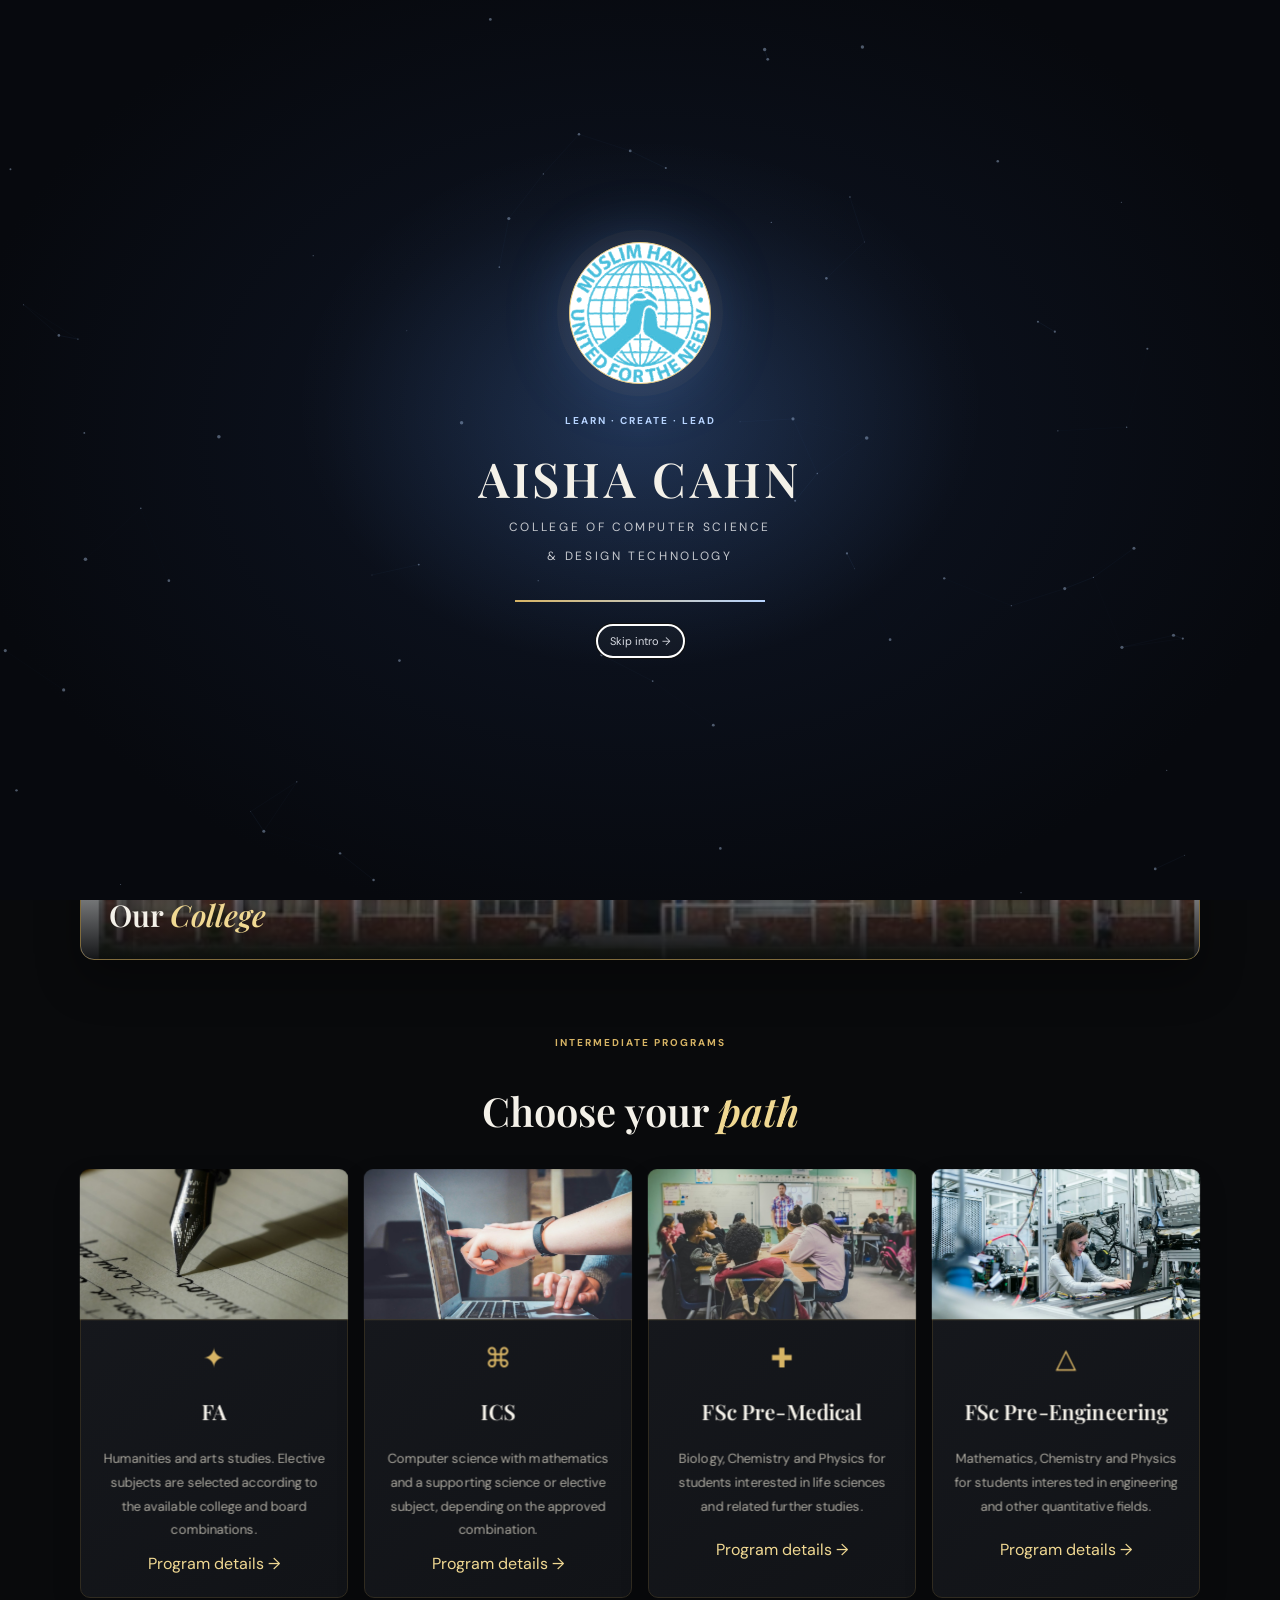
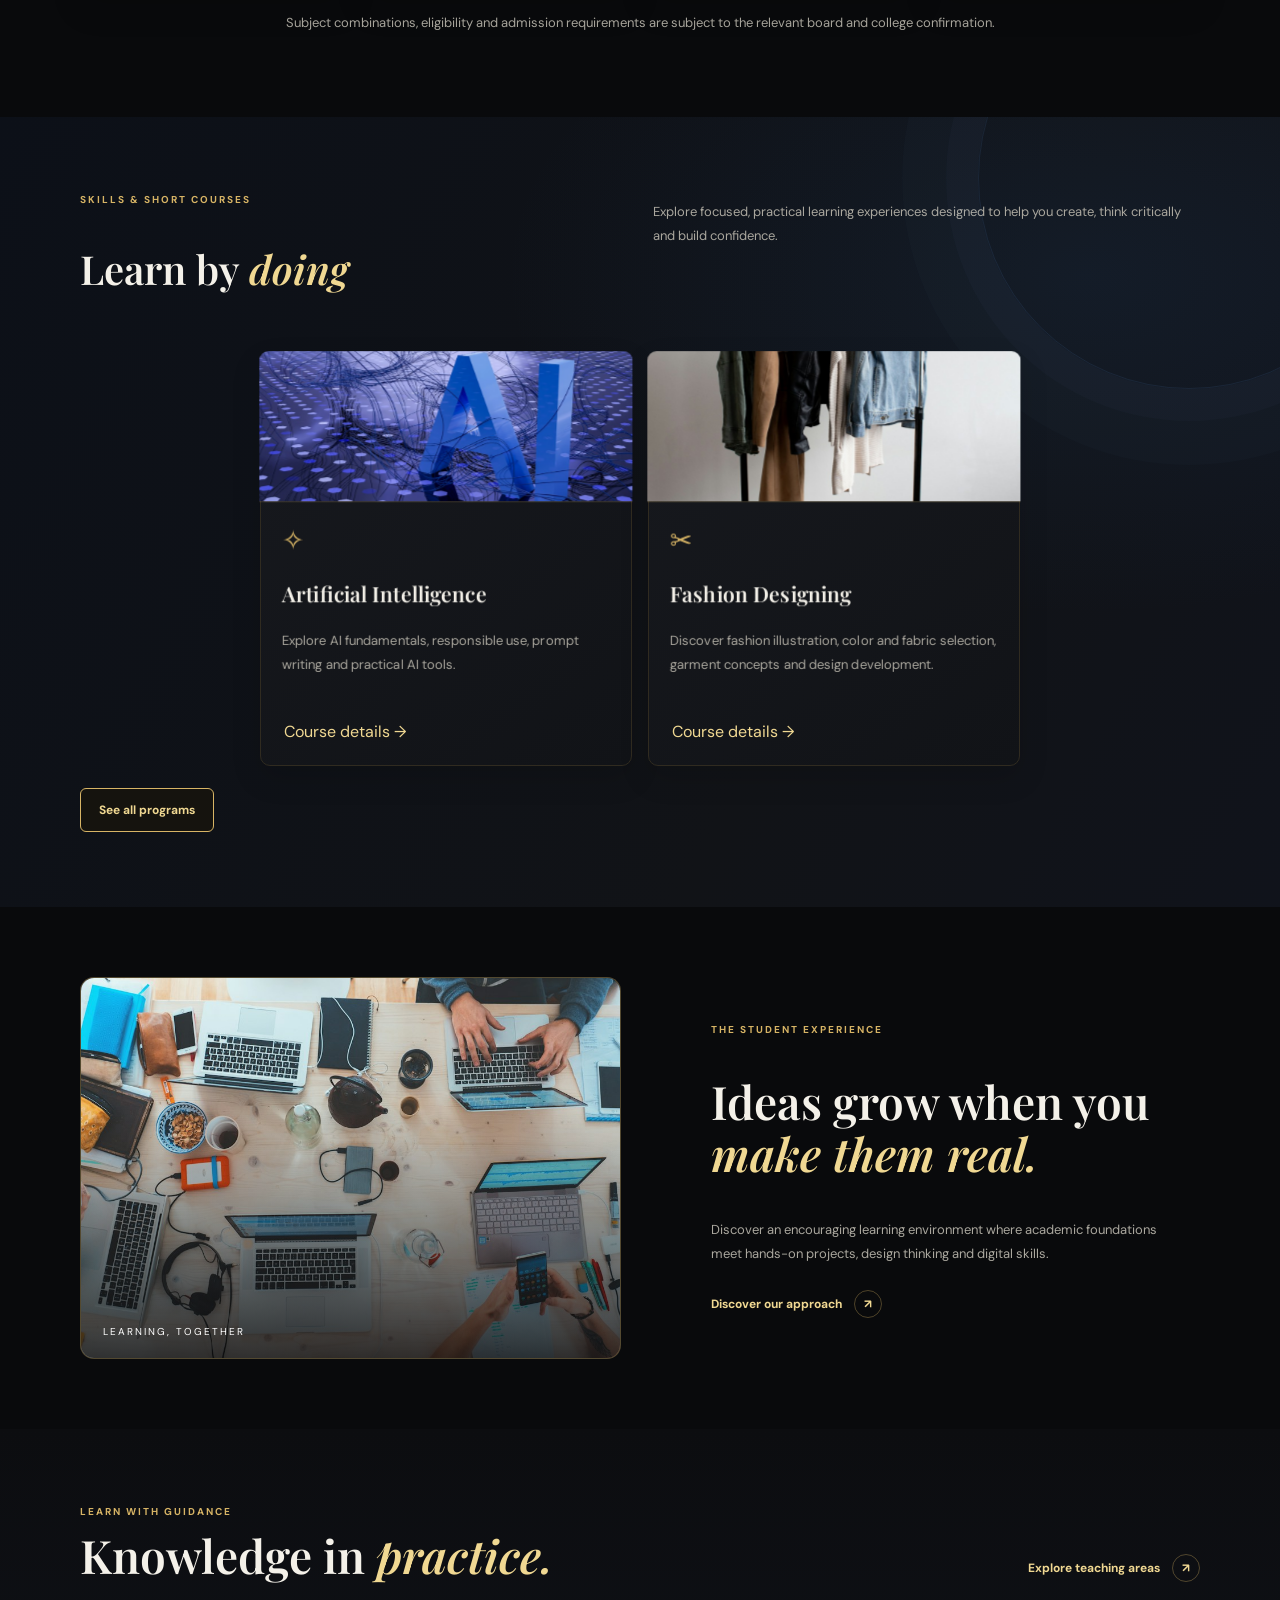
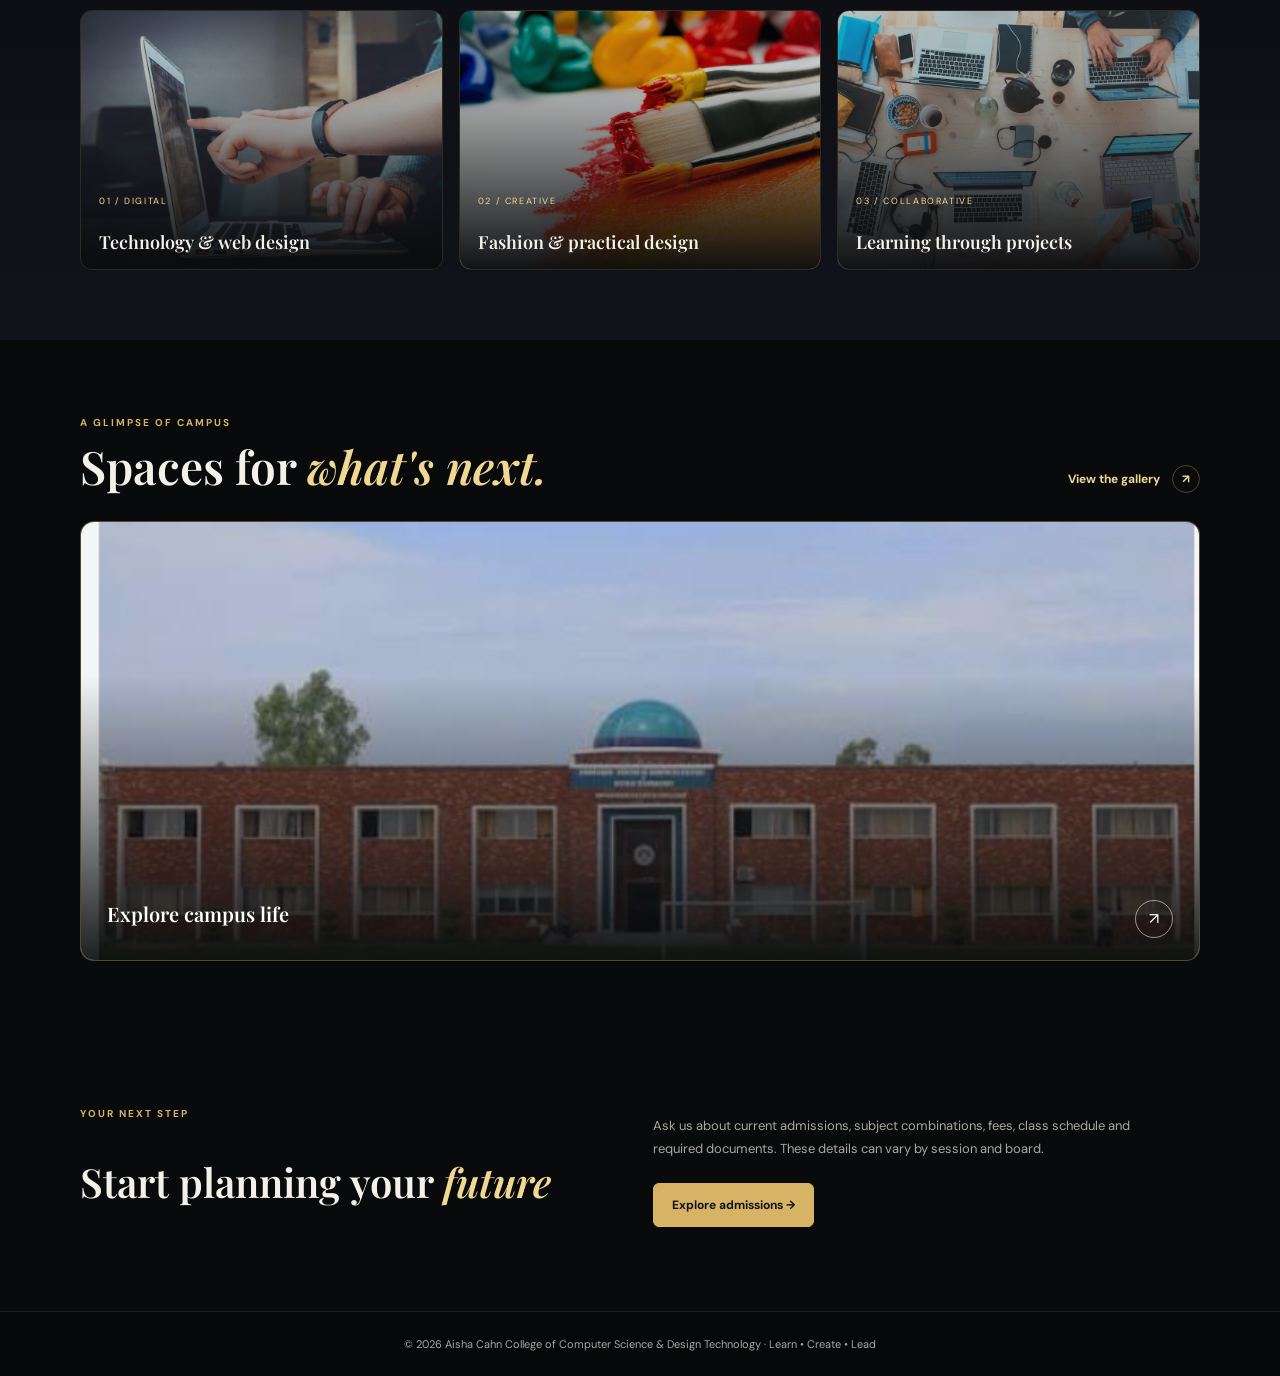
==== index.html @ faf297e8 "Publish college website and configure Vercel Co-authored-by: Copilot <223556219+Copilot@users.norepl" ====
﻿<!doctype html>
<html lang="en">
<head>
  <meta charset="utf-8">
  <meta name="viewport" content="width=device-width,initial-scale=1">
  <title>Aisha Cahn College</title>
  <link rel="stylesheet" href="css/style.css">
  <script defer src="js/app.js"></script>
</head>
<body>
  <div class="cinematic-intro" id="cinematicIntro" role="dialog" aria-modal="true" aria-label="Aisha Cahn College introduction" aria-hidden="true">
    <canvas class="intro-particles" id="introParticles" aria-hidden="true"></canvas>
    <div class="intro-light" aria-hidden="true"></div>
    <div class="intro-content">
      <img class="intro-logo" src="images/muslim-hands-logo.png" alt="">
      <p class="eyebrow">LEARN · CREATE · LEAD</p>
      <p class="intro-name" aria-label="Aisha Cahn College">
        <span>AISHA CAHN</span>
        <span>COLLEGE OF COMPUTER SCIENCE</span>
        <span>& DESIGN TECHNOLOGY</span>
      </p>
      <div class="intro-progress" aria-hidden="true"><span></span></div>
      <button class="intro-skip" id="skipIntro" type="button">Skip intro <span aria-hidden="true">→</span></button>
    </div>
  </div>
  <header class="header">
    <a class="brand" href="index.html"><img class="brand-logo" src="images/muslim-hands-logo.png" alt="Muslim Hands logo"><span>AISHA CAHN<small>COLLEGE OF COMPUTER SCIENCE<br>& DESIGN TECHNOLOGY</small></span></a>
    <button class="menu" aria-label="Toggle navigation">☰</button>
    <nav class="nav"><a href="index.html">Home</a><a href="about.html">About</a><a href="programs.html">Programs</a><a href="admissions.html">Admissions</a><a href="faculty.html">Faculty</a><a href="gallery.html">Gallery</a><a href="contact.html">Contact</a><a class="cta" href="login.html">Portal Login</a></nav>
  </header>
  <main>
    <section class="hero">
      <div>
        <span class="eyebrow">LEARN · CREATE · LEAD</span>
        <h1 tabindex="-1">Aisha Cahn <em>College</em></h1>
        <p>Build your future with intermediate programs in arts, computer science and sciences, alongside practical creative and digital skills.</p>
        <a class="btn gold" href="programs.html">Explore Programs</a>
        <a class="btn" href="admissions.html">Ask About Admission</a>
      </div>
      <div class="art" role="img" aria-label="Aisha Cahn College animated gold emblem">
        <img class="art__photo" src="images/college-building.png" alt="">
        <div class="art__halo" aria-hidden="true"></div>
        <div class="art__cube" aria-hidden="true">
          <span class="art__face art__face--front">AC</span>
          <span class="art__face art__face--back">AC</span>
          <span class="art__face art__face--right">✦</span>
          <span class="art__face art__face--left">✦</span>
          <span class="art__face art__face--top">A</span>
          <span class="art__face art__face--bottom">C</span>
        </div>
        <img class="art__logo" src="images/muslim-hands-logo.png" alt="">
        <span class="art__caption" aria-hidden="true">LEARN · CREATE · LEAD</span>
      </div>
    </section>
    <section class="wrap campus-feature">
      <img class="campus-feature__image" src="images/college-building.png" alt="Muslim Hands College building">
      <div class="campus-feature__caption"><span class="eyebrow">CAMPUS</span><h2>Our <em>College</em></h2></div>
    </section>
    <section class="wrap section center">
      <span class="eyebrow">INTERMEDIATE PROGRAMS</span>
      <h2>Choose your <em>path</em></h2>
      <div class="grid">
        <article class="card"><img class="card__image" src="images/study-notes.jpg" alt="Student studying and taking notes" loading="lazy"><div class="symbol">✦</div><h3>FA</h3><p>Humanities and arts studies. Elective subjects are selected according to the available college and board combinations.</p><a href="programs.html">Program details →</a></article>
        <article class="card"><img class="card__image" src="images/computer-learning.jpg" alt="Computer-based learning" loading="lazy"><div class="symbol">⌘</div><h3>ICS</h3><p>Computer science with mathematics and a supporting science or elective subject, depending on the approved combination.</p><a href="programs.html">Program details →</a></article>
        <article class="card"><img class="card__image" src="images/classroom.jpg" alt="Students learning together in a classroom" loading="lazy"><div class="symbol">✚</div><h3>FSc Pre-Medical</h3><p>Biology, Chemistry and Physics for students interested in life sciences and related further studies.</p><a href="programs.html">Program details →</a></article>
        <article class="card"><img class="card__image" src="images/digital-student.jpg" alt="Student working on a science and technology project" loading="lazy"><div class="symbol">△</div><h3>FSc Pre-Engineering</h3><p>Mathematics, Chemistry and Physics for students interested in engineering and other quantitative fields.</p><a href="programs.html">Program details →</a></article>
      </div>
      <p>Subject combinations, eligibility and admission requirements are subject to the relevant board and college confirmation.</p>
    </section>
    <section class="section experience-section">
      <div class="wrap two">
        <div><span class="eyebrow">SKILLS & SHORT COURSES</span><h2>Learn by <em>doing</em></h2></div>
        <p>Explore focused, practical learning experiences designed to help you create, think critically and build confidence.</p>
      </div>
      <div class="wrap grid grid--featured">
        <article class="card"><img class="card__image" src="images/artificial-intelligence.jpg" alt="Artificial intelligence concept visual" loading="lazy"><div class="symbol">✧</div><h3>Artificial Intelligence</h3><p>Explore AI fundamentals, responsible use, prompt writing and practical AI tools.</p><a href="programs.html">Course details →</a></article>
        <article class="card"><img class="card__image" src="images/fashion-design.jpg" alt="Fashion collection displayed on a clothing rack" loading="lazy"><div class="symbol">✂</div><h3>Fashion Designing</h3><p>Discover fashion illustration, color and fabric selection, garment concepts and design development.</p><a href="programs.html">Course details →</a></article>
      </div>
      <div class="wrap" style="margin-top:22px"><a class="btn" href="programs.html">See all programs</a></div>
    </section>
    <section class="wrap section student-experience">
      <div class="experience-image">
        <img src="images/students-teamwork.jpg" alt="Students collaborating on a creative learning project" loading="lazy">
        <span class="image-label">LEARNING, TOGETHER</span>
      </div>
      <div class="experience-copy">
        <span class="eyebrow">THE STUDENT EXPERIENCE</span>
        <h2>Ideas grow when you <em>make them real.</em></h2>
        <p>Discover an encouraging learning environment where academic foundations meet hands-on projects, design thinking and digital skills.</p>
        <a class="text-link" href="about.html">Discover our approach <span aria-hidden="true">↗</span></a>
      </div>
    </section>
    <section class="section faculty-preview">
      <div class="wrap">
        <div class="section-heading">
          <div><span class="eyebrow">LEARN WITH GUIDANCE</span><h2>Knowledge in <em>practice.</em></h2></div>
          <a class="text-link" href="faculty.html">Explore teaching areas <span aria-hidden="true">↗</span></a>
        </div>
        <div class="faculty-strip">
          <article class="faculty-feature"><img src="images/computer-learning.jpg" alt="Computer-based design learning" loading="lazy"><span>01 / DIGITAL</span><h3>Technology & web design</h3></article>
          <article class="faculty-feature"><img src="images/creative-art.jpg" alt="Creative materials for design projects" loading="lazy"><span>02 / CREATIVE</span><h3>Fashion & practical design</h3></article>
          <article class="faculty-feature"><img src="images/students-teamwork.jpg" alt="Students working together on a project" loading="lazy"><span>03 / COLLABORATIVE</span><h3>Learning through projects</h3></article>
        </div>
      </div>
    </section>
    <section class="wrap section gallery-preview">
      <div class="section-heading">
        <div><span class="eyebrow">A GLIMPSE OF CAMPUS</span><h2>Spaces for <em>what's next.</em></h2></div>
        <a class="text-link" href="gallery.html">View the gallery <span aria-hidden="true">↗</span></a>
      </div>
      <a class="gallery-preview__image" href="gallery.html">
        <img src="images/college-building.png" alt="Muslim Hands College building" loading="lazy">
        <span>Explore campus life <b aria-hidden="true">↗</b></span>
      </a>
    </section>
    <section class="section">
      <div class="wrap two">
        <div><span class="eyebrow">YOUR NEXT STEP</span><h2>Start planning your <em>future</em></h2></div>
        <div class="admissions-callout">
          <p>Ask us about current admissions, subject combinations, fees, class schedule and required documents. These details can vary by session and board.</p>
          <a class="btn gold" href="admissions.html">Explore admissions <span aria-hidden="true">→</span></a>
        </div>
      </div>
    </section>
  </main>
  <footer class="footer">© <span class="year"></span> Aisha Cahn College of Computer Science & Design Technology · Learn • Create • Lead</footer>
</body>
</html>
---- css/style.css ----
@import url('https://fonts.googleapis.com/css2?family=DM+Sans:wght@400;500;600;700&family=Playfair+Display:ital,wght@0,600;1,600&display=swap');

:root {
  color-scheme: dark;
  --navy: #0b0c0f;
  --gold: #d7b465;
  --gold-light: #f0d892;
  --electric: #6ea9ff;
  --electric-soft: #b7d4ff;
  --ink: #f4f1e9;
  --muted: #aaa79e;
  --line: #302b20;
  --surface: #111317;
  --surface-raised: #17191e;
}

* { box-sizing: border-box; }

html { scroll-behavior: smooth; }

body {
  margin: 0;
  background: #090a0c;
  color: var(--ink);
  font-family: 'DM Sans', sans-serif;
}

a { color: inherit; text-decoration: none; }
a, button, input, select, textarea { -webkit-tap-highlight-color: transparent; }

.wrap { width: min(1120px, 90%); margin: auto; }

.header {
  position: sticky;
  top: 0;
  z-index: 9;
  display: flex;
  height: 78px;
  align-items: center;
  justify-content: space-between;
  padding: 0 5%;
  border-bottom: 1px solid var(--line);
  background: rgba(9, 10, 12, .96);
  backdrop-filter: blur(14px);
  animation: header-arrive .6s cubic-bezier(.2,.7,.25,1) both;
}

@keyframes header-arrive {
  from { opacity: 0; translate: 0 -12px; }
  to { opacity: 1; translate: 0 0; }
}

.brand {
  display: flex;
  align-items: center;
  gap: 12px;
  font-size: 13px;
  font-weight: 700;
  letter-spacing: 1.5px;
}

.brand-logo {
  width: 52px;
  height: 52px;
  border: 1px solid var(--gold);
  border-radius: 50%;
  background: #fff;
  box-shadow: 0 0 20px #d7b46520;
  object-fit: contain;
  transition: transform .35s ease, box-shadow .35s ease;
}

.brand:hover .brand-logo {
  transform: rotate(-8deg) scale(1.07);
  box-shadow: 0 0 28px #d7b46555;
}

.brand small {
  display: block;
  color: var(--muted);
  font-size: 8px;
  letter-spacing: 1px;
  line-height: 1.5;
}

.nav { display: flex; align-items: center; gap: 18px; font-size: 12px; font-weight: 600; }
.nav a:not(.cta) { position: relative; color: #d0cec7; transition: color .2s ease; }
.nav a:not(.cta)::after {
  position: absolute;
  right: 0;
  bottom: -5px;
  left: 0;
  height: 1px;
  background: var(--gold);
  content: "";
  transform: scaleX(0);
  transform-origin: left;
  transition: transform .25s ease;
}
.nav a:hover, .nav a[aria-current="page"] { color: var(--gold-light); }
.nav a:not(.cta):hover::after, .nav a:not(.cta):focus-visible::after { transform: scaleX(1); }
.nav a[aria-current="page"]::after { transform: scaleX(1); }

.cta, .btn {
  position: relative;
  overflow: hidden;
  display: inline-block;
  padding: 13px 18px;
  border: 1px solid var(--gold);
  border-radius: 6px;
  background: #15130e;
  color: var(--gold-light);
  cursor: pointer;
  font-size: 12px;
  font-weight: 700;
  transition: background .2s ease, color .2s ease, transform .2s ease, box-shadow .2s ease;
}

.cta::after, .btn::after {
  position: absolute;
  inset: 0;
  background: linear-gradient(110deg, transparent 25%, #fff5 50%, transparent 75%);
  content: "";
  transform: translateX(-120%);
  transition: transform .55s ease;
}

.cta:hover::after, .btn:hover::after { transform: translateX(120%); }

.cta:hover, .btn:hover {
  transform: translateY(-2px);
  background: var(--gold);
  box-shadow: 0 8px 24px #d7b46525;
  color: #111;
}

.gold { background: var(--gold); color: #111; }
.gold:hover { background: var(--gold-light); }
.menu { display: none; }

.hero {
  position: relative;
  display: grid;
  grid-template-columns: 1.1fr .9fr;
  align-items: center;
  gap: 30px;
  padding: 85px 8%;
  perspective: 1200px;
  background:
    linear-gradient(90deg, #090a0cf5 0%, #101113df 49%, #10111380 100%),
    url("../images/college-building.png") center 48% / cover,
    linear-gradient(120deg, #090a0c, #131417 70%, #17150f);
  color: var(--ink);
}

.hero::after {
  position: absolute;
  inset: 0;
  background: radial-gradient(ellipse at 82% 55%, #e0b95512, transparent 34%);
  background-size: 180% 180%;
  content: "";
  pointer-events: none;
  animation: hero-glow 12s ease-in-out infinite alternate;
}

.hero > * { position: relative; z-index: 1; }

@keyframes hero-glow {
  from { background-position: 0% 50%; opacity: .5; }
  to { background-position: 100% 50%; opacity: 1; }
}

.eyebrow { color: var(--gold); font-size: 10px; font-weight: 700; letter-spacing: 2px; }
.hero h1 { margin: 18px 0; font-size: clamp(40px, 5vw, 65px); font-weight: 600; line-height: 1.08; }
.hero em, h2 em { color: var(--gold-light); font-family: 'Playfair Display', serif; }
p { color: var(--muted); font-size: 13px; line-height: 1.8; }
.hero p { max-width: 520px; color: #c7c3b9; }

.art {
  position: relative;
  display: grid;
  height: 290px;
  place-items: center;
  overflow: hidden;
  border: 1px solid #806b3c;
  border-radius: 25px;
  background:
    radial-gradient(ellipse at 50% 46%, #44371f55, transparent 48%),
    linear-gradient(145deg, #191a1b, #0d0e10 68%, #19160f);
  box-shadow: 0 25px 60px #0008, inset 0 0 50px #d7b4650a;
  color: var(--gold);
  perspective: 800px;
  transform-style: preserve-3d;
}

.art::before, .art::after {
  position: absolute;
  inset: 14px;
  border: 1px solid #d7b46520;
  border-radius: 17px;
  content: "";
  pointer-events: none;
}

.art__photo {
  position: absolute;
  inset: 0;
  width: 100%;
  height: 100%;
  object-fit: cover;
  opacity: .24;
  mix-blend-mode: screen;
}

.art__halo, .art__cube, .art__caption { z-index: 1; }

.art__logo {
  position: absolute;
  z-index: 2;
  width: 82px;
  height: 82px;
  border: 2px solid #e6ca82;
  border-radius: 50%;
  background: #fff;
  box-shadow: 0 0 28px #d7b46555, 0 10px 24px #0008;
  object-fit: contain;
  animation: logo-float 5s ease-in-out infinite;
}

@keyframes logo-float {
  0%, 100% { translate: 0 0; }
  50% { translate: 0 -7px; }
}

.art::after {
  inset: 25px;
  border-color: #d7b46512;
  transform: translateZ(-40px);
}

.art__halo {
  position: absolute;
  width: 205px;
  height: 205px;
  border: 1px solid #d7b46555;
  border-radius: 50%;
  box-shadow: 0 0 35px #d7b46516, inset 0 0 30px #d7b4650c;
  transform: rotateX(68deg) rotateZ(-20deg);
  animation: halo-drift 12s linear infinite;
}

.art__halo::before, .art__halo::after {
  position: absolute;
  inset: 14px -12px;
  border: 1px solid #d7b46532;
  border-radius: 50%;
  content: "";
}

.art__halo::after { inset: -12px 14px; }

.art__cube {
  position: relative;
  width: 110px;
  height: 110px;
  transform-style: preserve-3d;
  animation: cube-turn 20s linear infinite;
}

.art__face {
  position: absolute;
  display: grid;
  width: 110px;
  height: 110px;
  place-items: center;
  border: 1px solid #e6ca82;
  background: linear-gradient(145deg, #d7b46535, #15130fd9 70%);
  box-shadow: inset 0 0 26px #d7b46518, 0 0 18px #d7b46514;
  color: var(--gold-light);
  font: 600 32px 'Playfair Display', serif;
  backface-visibility: visible;
}

.art__face--front { transform: translateZ(55px); }
.art__face--back { transform: rotateY(180deg) translateZ(55px); }
.art__face--right { transform: rotateY(90deg) translateZ(55px); }
.art__face--left { transform: rotateY(-90deg) translateZ(55px); }
.art__face--top { transform: rotateX(90deg) translateZ(55px); }
.art__face--bottom { transform: rotateX(-90deg) translateZ(55px); }

.art__caption {
  position: absolute;
  bottom: 24px;
  color: #d7b465b8;
  font-size: 9px;
  font-weight: 700;
  letter-spacing: 3px;
  transform: translateZ(35px);
}

@keyframes cube-turn {
  from { transform: rotateX(-18deg) rotateY(0deg) rotateZ(0deg); }
  to { transform: rotateX(-18deg) rotateY(360deg) rotateZ(0deg); }
}

@keyframes halo-drift {
  from { rotate: 0deg; }
  to { rotate: 360deg; }
}

.hero > div:first-child {
  animation: hero-arrive .8s cubic-bezier(.2,.7,.25,1) both;
}

.art {
  animation: art-arrive .9s .12s cubic-bezier(.2,.7,.25,1) both;
}

@keyframes hero-arrive {
  from { opacity: 0; transform: translate3d(0, 20px, -20px); }
  to { opacity: 1; transform: translate3d(0, 0, 0); }
}

@keyframes art-arrive {
  from { opacity: 0; transform: rotateY(-12deg) translate3d(18px, 12px, -35px); }
  to { opacity: 1; transform: rotateY(0) translate3d(0, 0, 0); }
}

.section { padding: 70px 0; }
.center { text-align: center; }
.section h2, .pagehero h1 { font: 600 40px 'Playfair Display', serif; }
.grid { display: grid; grid-template-columns: repeat(4, 1fr); gap: 16px; }
.grid--featured { max-width: 760px; margin: 24px auto 0; grid-template-columns: repeat(2, minmax(0, 1fr)); }

.card, .panel, .stat, .login {
  border: 1px solid var(--line);
  border-radius: 10px;
  background: linear-gradient(145deg, var(--surface-raised), var(--surface));
  box-shadow: 0 12px 30px #0002;
}

.card, .panel {
  padding: 23px;
  transform: perspective(900px) rotateX(var(--tilt-x, 0deg)) rotateY(var(--tilt-y, 0deg)) translateY(var(--lift, 0px));
  transform-style: preserve-3d;
  transition: border-color .25s ease, transform .25s ease, box-shadow .25s ease;
  will-change: auto;
}

.card:hover, .panel:hover, .card:focus-within, .panel:focus-within {
  --lift: -4px;
  border-color: #927844;
  box-shadow: 0 20px 38px #0005, 0 0 0 1px #d7b46512;
  will-change: transform;
}

.card > *, .panel > * { transform: translateZ(12px); }
.card .card__image { transform: translateZ(8px); }

.card__image {
  display: block;
  width: calc(100% + 46px);
  height: 150px;
  margin: -23px -23px 20px;
  border-bottom: 1px solid #d7b46566;
  border-radius: 9px 9px 0 0;
  object-fit: cover;
}
.card h3, .panel h3 { font: 600 21px 'Playfair Display', serif; }
.card .symbol { color: var(--gold); font-size: 27px; }
.card p { min-height: 80px; }
.list .card p { min-height: 0; }
.card a:not(.btn) { color: var(--gold-light); }
.card a:hover { color: white; }

.pagehero {
  position: relative;
  overflow: hidden;
  padding: 55px 5%;
  background:
    linear-gradient(90deg, #0d0e11ed, #0d0e11c9),
    url("../images/classroom.jpg") center 45% / cover;
  color: var(--ink);
  text-align: center;
}

.pagehero::after {
  position: absolute;
  right: -80px;
  bottom: -150px;
  width: 300px;
  height: 300px;
  border: 1px solid #d7b46518;
  border-radius: 50%;
  box-shadow: 0 0 0 24px #d7b46508, 0 0 0 48px #d7b46505;
  content: "";
  pointer-events: none;
  animation: page-orbit 22s linear infinite;
}

@keyframes page-orbit {
  to { rotate: 360deg; }
}

.pagehero > * { position: relative; z-index: 1; }
.pagehero h1 { margin: 12px 0; }
.content { padding: 55px 0 80px; }
.campus-feature {
  position: relative;
  min-height: 270px;
  overflow: hidden;
  margin: 0 auto;
  border: 1px solid #806b3c;
  border-radius: 14px;
  background: #111317;
  box-shadow: 0 20px 45px #0005;
}

.campus-feature__image {
  display: block;
  width: 100%;
  max-height: 420px;
  min-height: 270px;
  object-fit: cover;
  object-position: center 52%;
  transition: transform .8s cubic-bezier(.2,.7,.25,1), filter .5s ease;
}

.campus-feature:hover .campus-feature__image { transform: scale(1.035); filter: saturate(1.12); }

.campus-feature__caption {
  position: absolute;
  right: 0;
  bottom: 0;
  left: 0;
  padding: 45px 28px 24px;
  background: linear-gradient(transparent, #090a0cf2);
}

.campus-feature__caption h2 { margin: 8px 0 0; font: 600 30px 'Playfair Display', serif; color: var(--ink); }
.campus-feature__caption h2 em { color: var(--gold-light); }
.campus-feature--gallery { margin-bottom: 24px; }

.feature-photo {
  display: block;
  width: 100%;
  max-height: 340px;
  margin: 0 0 24px;
  border: 1px solid #806b3c;
  border-radius: 12px;
  object-fit: cover;
  box-shadow: 0 18px 38px #0005;
}
.two { display: grid; grid-template-columns: 1fr 1fr; gap: 25px; }
.list { display: grid; grid-template-columns: 1fr 1fr; gap: 16px; }
.form { display: grid; max-width: 720px; margin: auto; grid-template-columns: 1fr 1fr; gap: 14px; }
.field { display: flex; flex-direction: column; gap: 7px; }
.field.full { grid-column: 1 / -1; }
.field label { color: #e7e2d7; font-size: 11px; font-weight: 700; }

.field input, .field select, .field textarea {
  padding: 13px;
  border: 1px solid #39352c;
  border-radius: 6px;
  outline: none;
  background: #0d0e11;
  color: var(--ink);
  font: 13px 'DM Sans', sans-serif;
  transition: border-color .2s ease, box-shadow .2s ease, background .2s ease;
}

.field input:focus, .field select:focus, .field textarea:focus {
  border-color: var(--gold);
  box-shadow: 0 0 0 3px #d7b4651c;
}

.field input::placeholder, .field textarea::placeholder { color: #77746c; }
.field textarea { min-height: 100px; }

.notice {
  padding: 13px;
  border: 1px solid #65542f;
  border-radius: 7px;
  background: #19160f;
  color: #e3cb91;
  font-size: 11px;
  line-height: 1.7;
}

.footer {
  padding: 25px;
  border-top: 1px solid #d7b46522;
  background: #060709;
  color: #aaa79e;
  font-size: 11px;
  text-align: center;
}
.portalbg {
  min-height: 75vh;
  padding: 40px 0;
  background:
    linear-gradient(#090a0deb, #090a0df2),
    url("../images/students-campus.jpg") center / cover fixed;
}
.portal { display: grid; grid-template-columns: 220px 1fr; gap: 20px; }
.side { padding: 22px; border: 1px solid var(--line); border-radius: 10px; background: #111216; color: var(--ink); }
.side a { display: block; padding: 10px; color: #d0cec7; font-size: 12px; }
.side a:hover { color: var(--gold-light); }
.stats { display: grid; grid-template-columns: repeat(3, 1fr); gap: 13px; }
.stat { padding: 20px; }
.stat strong { display: block; margin-top: 7px; color: var(--gold-light); font: 28px 'Playfair Display', serif; }
.table { overflow: auto; margin-top: 18px; border: 1px solid var(--line); border-radius: 9px; background: var(--surface); }
table { width: 100%; min-width: 500px; border-collapse: collapse; }
td, th { padding: 13px; border-bottom: 1px solid var(--line); font-size: 12px; text-align: left; }
th { background: #1b1811; color: var(--gold-light); }
.login { max-width: 420px; margin: 45px auto; padding: 28px; }
.login .field { margin: 14px 0; }
.gallery { display: grid; grid-template-columns: repeat(3, 1fr); gap: 14px; }
.tile {
  position: relative;
  display: grid;
  height: 160px;
  overflow: hidden;
  place-items: center;
  border: 1px solid #776238;
  border-radius: 10px;
  background: linear-gradient(135deg, #17181a, #3b301b);
  color: var(--gold-light);
  font: 20px 'Playfair Display', serif;
  transform: perspective(700px) rotateX(0) rotateY(0);
  transition: transform .35s ease, box-shadow .35s ease;
}

.tile img {
  position: absolute;
  inset: 0;
  width: 100%;
  height: 100%;
  object-fit: cover;
  opacity: .67;
  transition: opacity .35s ease, transform .6s ease;
}

.card__image { transition: transform .65s cubic-bezier(.2,.7,.25,1), filter .45s ease; }
.card:hover .card__image, .card:focus-within .card__image { transform: translateZ(8px) scale(1.055); filter: saturate(1.12); }

.tile figcaption {
  position: absolute;
  right: 0;
  bottom: 0;
  left: 0;
  padding: 30px 14px 14px;
  background: linear-gradient(transparent, #090a0cf2);
  color: var(--gold-light);
  font: 20px 'Playfair Display', serif;
  text-align: center;
}

.tile:hover {
  transform: perspective(700px) rotateX(4deg) rotateY(-5deg) translateY(-4px);
  box-shadow: 0 18px 32px #0005, inset 0 0 32px #d7b46518;
}
.faculty { display: grid; grid-template-columns: repeat(3, 1fr); gap: 15px; }
.faculty .card { text-align: center; }

body.motion-ready .header.reveal { translate: 0 -12px; }
body.motion-ready .header.reveal.is-visible { translate: 0 0; }

body.motion-ready .reveal {
  opacity: 0;
  translate: 0 22px;
  transition: opacity .65s ease, translate .65s cubic-bezier(.2,.7,.25,1);
}

body.motion-ready .reveal.is-visible {
  opacity: 1;
  translate: 0 0;
}

body.motion-ready .card.reveal:nth-child(4n + 2),
body.motion-ready .tile.reveal:nth-child(4n + 2) { transition-delay: .08s; }
body.motion-ready .card.reveal:nth-child(4n + 3),
body.motion-ready .tile.reveal:nth-child(4n + 3) { transition-delay: .16s; }
body.motion-ready .card.reveal:nth-child(4n + 4),
body.motion-ready .tile.reveal:nth-child(4n + 4) { transition-delay: .24s; }

.menu { transition: color .2s ease, transform .25s ease; }
.menu:hover { transform: rotate(90deg); }
.nav.open { animation: menu-arrive .25s ease both; }

@keyframes menu-arrive {
  from { opacity: 0; translate: 0 -8px; }
  to { opacity: 1; translate: 0 0; }
}

.msg { transition: color .2s ease, opacity .25s ease; }
.is-submitted .msg { color: var(--gold-light); animation: message-arrive .35s ease both; }

@keyframes message-arrive {
  from { opacity: 0; translate: 0 6px; }
  to { opacity: 1; translate: 0 0; }
}

.intro-active { overflow: hidden; }
.cursor-glow {
  position: fixed;
  z-index: 19;
  top: 0;
  left: 0;
  width: 22px;
  height: 22px;
  border: 1px solid #8bbaff77;
  border-radius: 50%;
  background: #6ea9ff0a;
  box-shadow: 0 0 25px #6ea9ff20;
  opacity: 0;
  pointer-events: none;
  translate: calc(var(--cursor-x, -40px) - 50%) calc(var(--cursor-y, -40px) - 50%);
  transition: width .2s ease, height .2s ease, border-color .2s ease, opacity .2s ease;
}

.cursor-glow.is-visible { opacity: .75; }
.cursor-glow.is-interactive { width: 34px; height: 34px; border-color: #e6ca82aa; }

.tile:hover img { opacity: .9; transform: scale(1.06); }

body.motion-ready .reveal.is-visible {
  opacity: 1;
  translate: 0 0;
}

/* Cinematic first-visit introduction */
.cinematic-intro {
  position: fixed;
  inset: 0;
  z-index: 20;
  display: none;
  overflow: hidden;
  place-items: center;
  background:
    radial-gradient(ellipse at 50% 48%, #16243d 0, #0b101b 35%, #07090e 76%);
  opacity: 0;
  pointer-events: none;
}

.cinematic-intro.is-active {
  display: grid;
  opacity: 1;
  pointer-events: auto;
  animation: intro-screen-in .45s ease both;
}

.cinematic-intro.is-leaving {
  display: grid;
  animation: intro-screen-out .8s cubic-bezier(.7,0,.2,1) both;
  pointer-events: none;
}

@keyframes intro-screen-in {
  from { opacity: 0; }
  to { opacity: 1; }
}

@keyframes intro-screen-out {
  to { opacity: 0; visibility: hidden; }
}

.intro-particles, .intro-light { position: absolute; inset: 0; width: 100%; height: 100%; }
.intro-particles { opacity: .55; }

.intro-light {
  background: radial-gradient(ellipse at 50% 45%, #6ea9ff20, transparent 38%);
  animation: intro-light-pulse 4s ease-in-out infinite alternate;
}

@keyframes intro-light-pulse {
  to { opacity: .45; transform: scale(1.16); }
}

.intro-content {
  position: relative;
  z-index: 1;
  display: grid;
  justify-items: center;
  width: min(90%, 680px);
  text-align: center;
}

.intro-logo {
  width: clamp(94px, 13vw, 142px);
  height: clamp(94px, 13vw, 142px);
  margin-bottom: 28px;
  border: 1px solid #e6ca82;
  border-radius: 50%;
  background: white;
  box-shadow: 0 0 0 12px #d7b4650a, 0 0 65px #6ea9ff44;
  object-fit: contain;
  animation: intro-logo-arrive 1.1s cubic-bezier(.16,1,.3,1) both, intro-logo-float 5s 1s ease-in-out infinite;
}

@keyframes intro-logo-arrive {
  from { opacity: 0; transform: scale(.66) rotate(-18deg); filter: blur(8px); }
  to { opacity: 1; transform: scale(1) rotate(0); filter: blur(0); }
}

@keyframes intro-logo-float {
  50% { translate: 0 -7px; }
}

.intro-content > .eyebrow {
  margin: 0 0 16px;
  color: var(--electric-soft);
  animation: intro-copy-in .8s .45s both;
}

.intro-name { display: grid; gap: 7px; margin: 0; color: var(--ink); }
.intro-name span {
  overflow: hidden;
  animation: intro-line-in .75s cubic-bezier(.2,.7,.25,1) both;
}
.intro-name span:first-child { font: 600 clamp(28px, 5vw, 48px) 'Playfair Display', serif; letter-spacing: .07em; }
.intro-name span:nth-child(2), .intro-name span:nth-child(3) { color: #c5c8ce; font-size: clamp(9px, 1.5vw, 12px); letter-spacing: .22em; }
.intro-name span:nth-child(1) { animation-delay: .6s; }
.intro-name span:nth-child(2) { animation-delay: .85s; }
.intro-name span:nth-child(3) { animation-delay: 1s; }

@keyframes intro-line-in {
  from { opacity: 0; clip-path: inset(0 100% 0 0); translate: 0 10px; }
  to { opacity: 1; clip-path: inset(0); translate: 0 0; }
}

@keyframes intro-copy-in {
  from { opacity: 0; translate: 0 10px; }
  to { opacity: 1; translate: 0 0; }
}

.intro-progress { width: min(250px, 65vw); height: 2px; margin-top: 32px; overflow: hidden; background: #ffffff25; }
.intro-progress span {
  display: block;
  width: 100%;
  height: 100%;
  background: linear-gradient(90deg, var(--gold), var(--electric-soft));
  box-shadow: 0 0 16px var(--electric);
  transform: scaleX(0);
  transform-origin: left;
  animation: intro-progress 2.45s .15s cubic-bezier(.5,0,.3,1) forwards;
}

@keyframes intro-progress { to { transform: scaleX(1); } }

.intro-skip {
  margin-top: 22px;
  padding: 9px 13px;
  border: 1px solid #ffffff35;
  border-radius: 99px;
  background: #ffffff08;
  color: #d8dbe2;
  cursor: pointer;
  font: inherit;
  font-size: 11px;
  transition: border-color .2s ease, color .2s ease, background .2s ease;
  animation: intro-copy-in .5s 1.2s both;
}

.intro-skip:hover { border-color: var(--gold); background: #d7b46512; color: white; }
.intro-dismissed .cinematic-intro { display: none; }

/* Cinematic editorial homepage */
.experience-section {
  position: relative;
  overflow: hidden;
  background:
    radial-gradient(ellipse at 85% 20%, #24518a25, transparent 38%),
    linear-gradient(120deg, #0c1018, #111317 65%, #10131b);
}

.experience-section::before {
  position: absolute;
  top: -150px;
  right: -120px;
  width: 420px;
  height: 420px;
  border: 1px solid #6ea9ff18;
  border-radius: 50%;
  box-shadow: 0 0 0 32px #6ea9ff06, 0 0 0 76px #6ea9ff04;
  content: "";
  pointer-events: none;
}

.student-experience { display: grid; grid-template-columns: 1.05fr .95fr; align-items: center; gap: clamp(30px, 7vw, 90px); }
.experience-image, .gallery-preview__image { position: relative; overflow: hidden; border: 1px solid #d7b46555; border-radius: 14px; background: var(--surface); }
.experience-image { min-height: 340px; }
.experience-image::after { position: absolute; inset: 35% 0 0; background: linear-gradient(transparent, #090a0ccc); content: ""; pointer-events: none; }
.experience-image img { display: block; width: 100%; height: 380px; object-fit: cover; transition: transform .9s cubic-bezier(.2,.7,.25,1), filter .5s ease; }
.experience-image:hover img { transform: scale(1.045); filter: saturate(1.15); }
.image-label { position: absolute; z-index: 1; bottom: 20px; left: 22px; color: white; font-size: 10px; letter-spacing: .2em; }
.experience-copy h2, .section-heading h2 { font: 600 clamp(32px, 4vw, 46px)/1.13 'Playfair Display', serif; }
.experience-copy p { max-width: 470px; }
.text-link { display: inline-flex; align-items: center; gap: 12px; margin-top: 12px; color: var(--gold-light); font-size: 12px; font-weight: 700; }
.text-link span { display: inline-grid; width: 28px; height: 28px; place-items: center; border: 1px solid #d7b46555; border-radius: 50%; transition: transform .25s ease, background .25s ease; }
.text-link:hover span { transform: translate(3px,-3px); background: #d7b46518; }

.faculty-preview { background: linear-gradient(180deg, #0c0d10, #10131a); }
.section-heading { display: flex; align-items: end; justify-content: space-between; gap: 20px; margin-bottom: 28px; }
.section-heading h2 { margin: 10px 0 0; }
.faculty-strip { display: grid; grid-template-columns: repeat(3, 1fr); gap: 16px; }
.faculty-feature { position: relative; min-height: 260px; overflow: hidden; border: 1px solid var(--line); border-radius: 12px; background: #111317; }
.faculty-feature::after { position: absolute; inset: 25% 0 0; background: linear-gradient(transparent, #090a0cf2); content: ""; }
.faculty-feature img { position: absolute; inset: 0; width: 100%; height: 100%; object-fit: cover; opacity: .78; transition: transform .8s cubic-bezier(.2,.7,.25,1), opacity .4s ease; }
.faculty-feature:hover img { transform: scale(1.06); opacity: 1; }
.faculty-feature > span, .faculty-feature h3 { position: absolute; z-index: 1; left: 18px; }
.faculty-feature > span { bottom: 62px; color: var(--gold-light); font-size: 9px; letter-spacing: .18em; }
.faculty-feature h3 { right: 16px; bottom: 15px; margin: 0; font: 600 18px 'Playfair Display', serif; }
.gallery-preview__image { display: block; height: clamp(230px, 38vw, 440px); }
.gallery-preview__image::after { position: absolute; inset: 35% 0 0; background: linear-gradient(transparent, #090a0ce8); content: ""; }
.gallery-preview__image img { display: block; width: 100%; height: 100%; object-fit: cover; transition: transform .9s cubic-bezier(.2,.7,.25,1); }
.gallery-preview__image:hover img { transform: scale(1.035); }
.gallery-preview__image > span { position: absolute; z-index: 1; right: 26px; bottom: 22px; left: 26px; display: flex; justify-content: space-between; color: white; font: 600 20px 'Playfair Display', serif; }
.gallery-preview__image b { display: grid; width: 38px; height: 38px; place-items: center; border: 1px solid #ffffff88; border-radius: 50%; font: 16px 'DM Sans', sans-serif; transition: transform .25s ease, background .25s ease; }
.gallery-preview__image:hover b { transform: translate(3px,-3px); background: #ffffff20; }
.admissions-callout { max-width: 500px; }
.admissions-callout .btn { margin-top: 10px; }

/* Course exploration and dashboard polish */
.course-card { position: relative; overflow: hidden; }
.course-card::before { position: absolute; top: 0; right: 0; left: 0; height: 2px; background: linear-gradient(90deg, var(--course-accent, var(--gold)), transparent); content: ""; opacity: .9; }
.course-tools { display: grid; grid-template-columns: repeat(2, minmax(0, 1fr)); gap: 12px 16px; margin: 20px 0; padding: 18px; border: 1px solid var(--line); border-radius: 10px; background: var(--surface); }
.course-tools .field { min-width: 0; }
.course-count { grid-column: 1 / -1; margin: 0; font-size: 12px; }
.course-card[hidden], .course-empty[hidden] { display: none !important; }
.course-empty { grid-column: 1 / -1; padding: 20px; border: 1px dashed var(--line); border-radius: 8px; text-align: center; }
.course-enquire { margin-top: 16px; }
.course--tailoring { --course-accent: #d9a77d; }
.course--web { --course-accent: #74aaff; }
.course--marketing { --course-accent: #75d4bc; }
.course--social { --course-accent: #d99ef0; }
.course--ecommerce { --course-accent: #f0bf68; }
.course-syllabus { margin-top: 15px; border-top: 1px solid var(--line); color: var(--muted); font-size: 12px; }
.course-syllabus summary { padding: 13px 0 4px; color: var(--gold-light); cursor: pointer; font-weight: 700; list-style: none; }
.course-syllabus summary::-webkit-details-marker { display: none; }
.course-syllabus summary::after { float: right; content: "+"; color: var(--electric-soft); font-size: 17px; transition: transform .2s ease; }
.course-syllabus[open] summary::after { transform: rotate(45deg); }
.course-syllabus ul { display: grid; gap: 8px; margin: 12px 0 0; padding: 0 0 4px 17px; animation: syllabus-in .25s ease both; }
.course-syllabus li::marker { color: var(--electric); }
@keyframes syllabus-in { from { opacity: 0; translate: 0 -5px; } to { opacity: 1; translate: 0 0; } }

.portal .side { position: sticky; top: 98px; height: fit-content; box-shadow: 0 20px 55px #0005; }
.side a { border-radius: 6px; transition: color .2s ease, background .2s ease, translate .2s ease; }
.side a:hover { translate: 4px 0; background: #d7b46512; }
.stat { position: relative; overflow: hidden; transition: transform .25s ease, border-color .25s ease; }
.stat:hover { transform: translateY(-3px); border-color: #79653a; }
.stat strong { font-variant-numeric: tabular-nums; }
.table tr { transition: background .2s ease; }
.table tr:hover td { background: #ffffff08; }
.portal .notice { border-left: 2px solid var(--electric); }

@supports (view-transition-name: root) {
  @view-transition { navigation: auto; }
  ::view-transition-old(root) { animation: .25s ease both page-out; }
  ::view-transition-new(root) { animation: .4s .08s ease both page-in; }
  @keyframes page-out { to { opacity: 0; transform: scale(.99); } }
  @keyframes page-in { from { opacity: 0; transform: scale(1.01); } to { opacity: 1; transform: scale(1); } }
}

@media (max-width: 850px) {
  .nav { gap: 9px; font-size: 10px; }
  .grid { grid-template-columns: repeat(2, 1fr); }
  .student-experience { gap: 32px; }
}

@media (max-width: 650px) {
  .menu { display: block; border: 0; background: none; color: var(--gold); font-size: 25px; }
  .brand-logo { width: 46px; height: 46px; }
  .nav {
    position: absolute;
    top: 78px;
    right: 0;
    left: 0;
    display: flex;
    padding: 20px;
    border-bottom: 1px solid var(--line);
    background: #0b0c0f;
    opacity: 0;
    flex-direction: column;
    visibility: hidden;
    translate: 0 -8px;
    transition: opacity .22s ease, translate .22s ease, visibility .22s;
  }
  .nav.open { opacity: 1; visibility: visible; translate: 0 0; }
  .hero { grid-template-columns: 1fr; padding: 55px 7%; }
  .art { height: 240px; }
  .art__cube { transform: scale(.85); }
  .campus-feature { min-height: 200px; }
  .campus-feature__image { min-height: 200px; }
  .campus-feature__caption { padding: 36px 20px 18px; }
  .campus-feature__caption h2 { font-size: 25px; }
  .grid, .list, .two, .faculty, .gallery { grid-template-columns: 1fr; }
  .faculty-strip { grid-template-columns: 1fr; }
  .faculty-feature { min-height: 230px; }
  .student-experience { grid-template-columns: 1fr; }
  .experience-image, .experience-image img { min-height: 240px; height: 260px; }
  .section-heading { align-items: start; flex-direction: column; }
  .cinematic-intro .intro-name span:first-child { font-size: 27px; }
  .portal { grid-template-columns: 1fr; }
  .stats { grid-template-columns: 1fr 1fr; }
  .form { grid-template-columns: 1fr; }
  .course-tools { grid-template-columns: 1fr; }
  .course-count { grid-column: auto; }
  .field.full { grid-column: auto; }
  .section { padding: 50px 0; }
}

@media (hover: none), (pointer: coarse) {
  .cursor-glow { display: none; }
  .card, .panel, .stat { will-change: auto; }
  .portalbg { background-attachment: scroll; }
}

@media (prefers-reduced-motion: reduce) {
  *, *::before, *::after {
    scroll-behavior: auto !important;
    animation-duration: .01ms !important;
    animation-iteration-count: 1 !important;
    transition-duration: .01ms !important;
  }

  body.motion-ready .reveal { opacity: 1; translate: none; }
  .cinematic-intro.is-active { display: none; }
  .experience-section::before, .experience-section::after, .pagehero::after { animation: none; }
  .cursor-glow { display: none; }
}
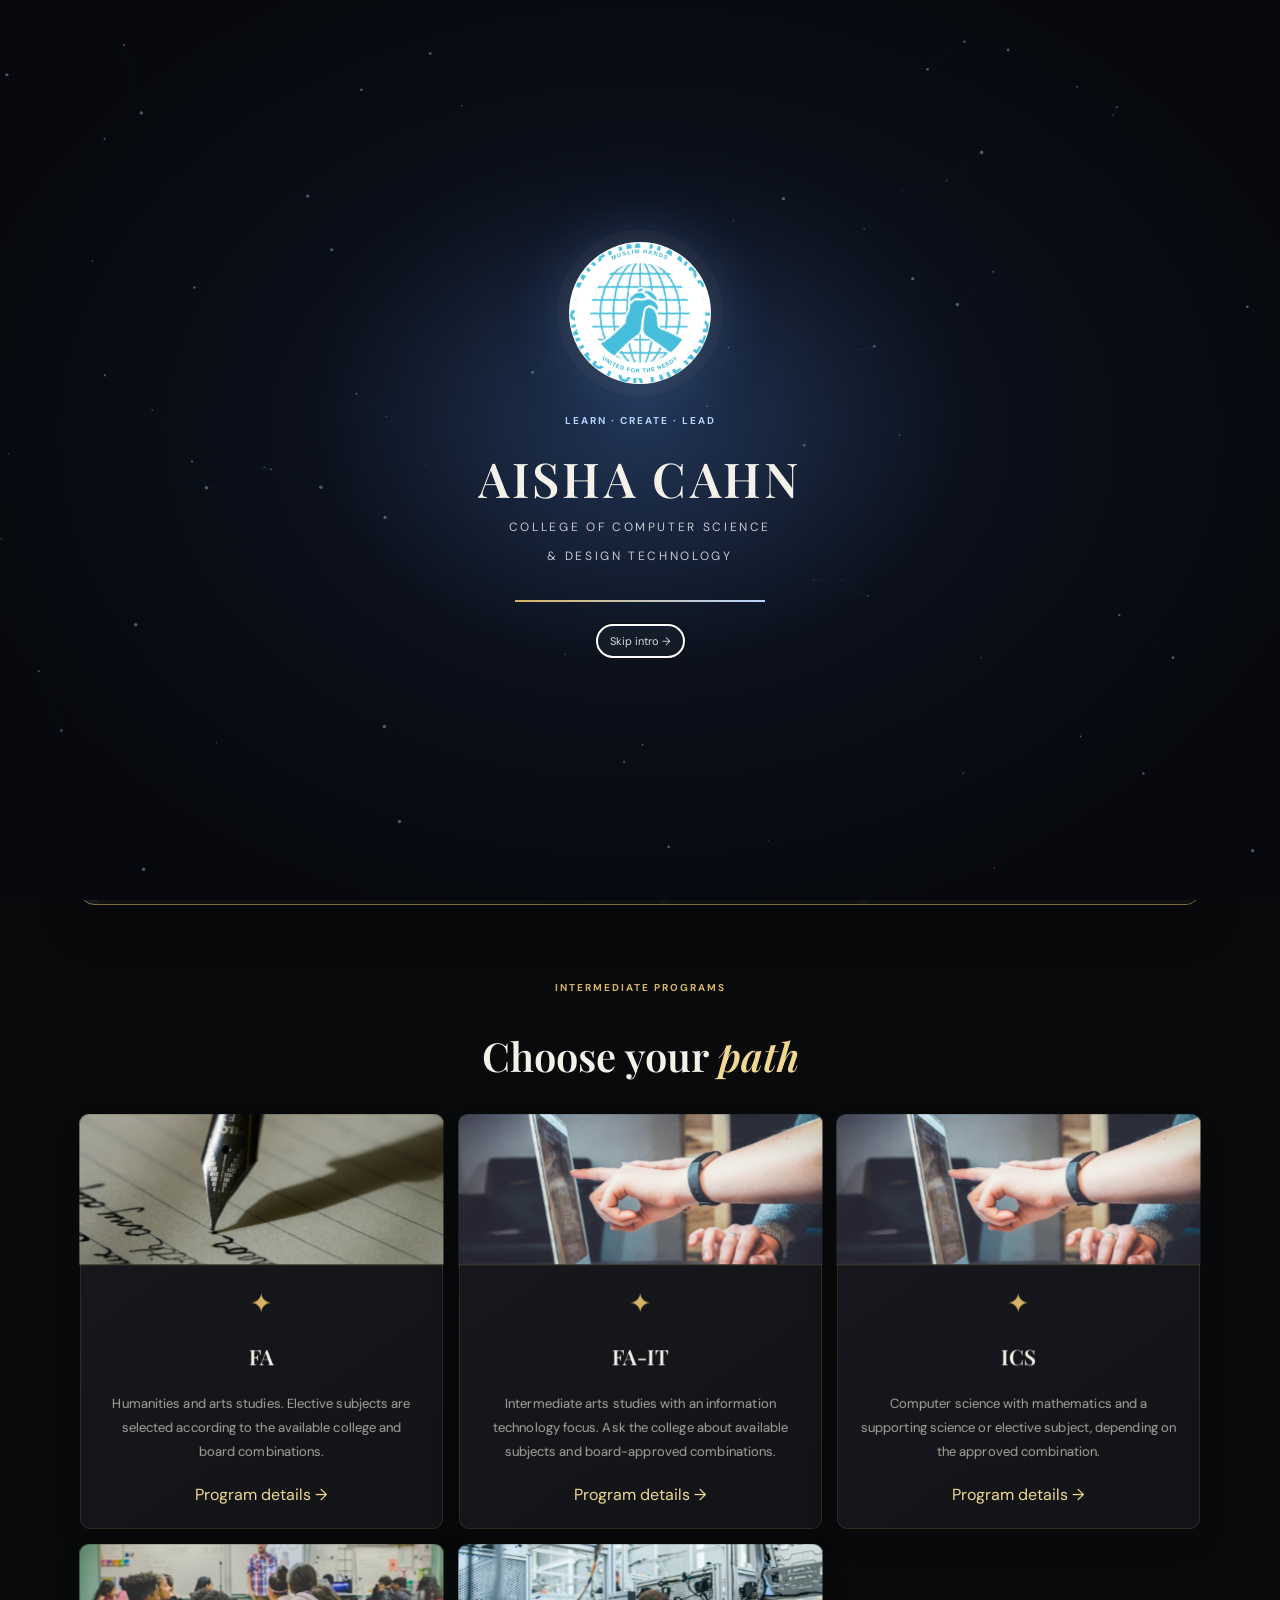
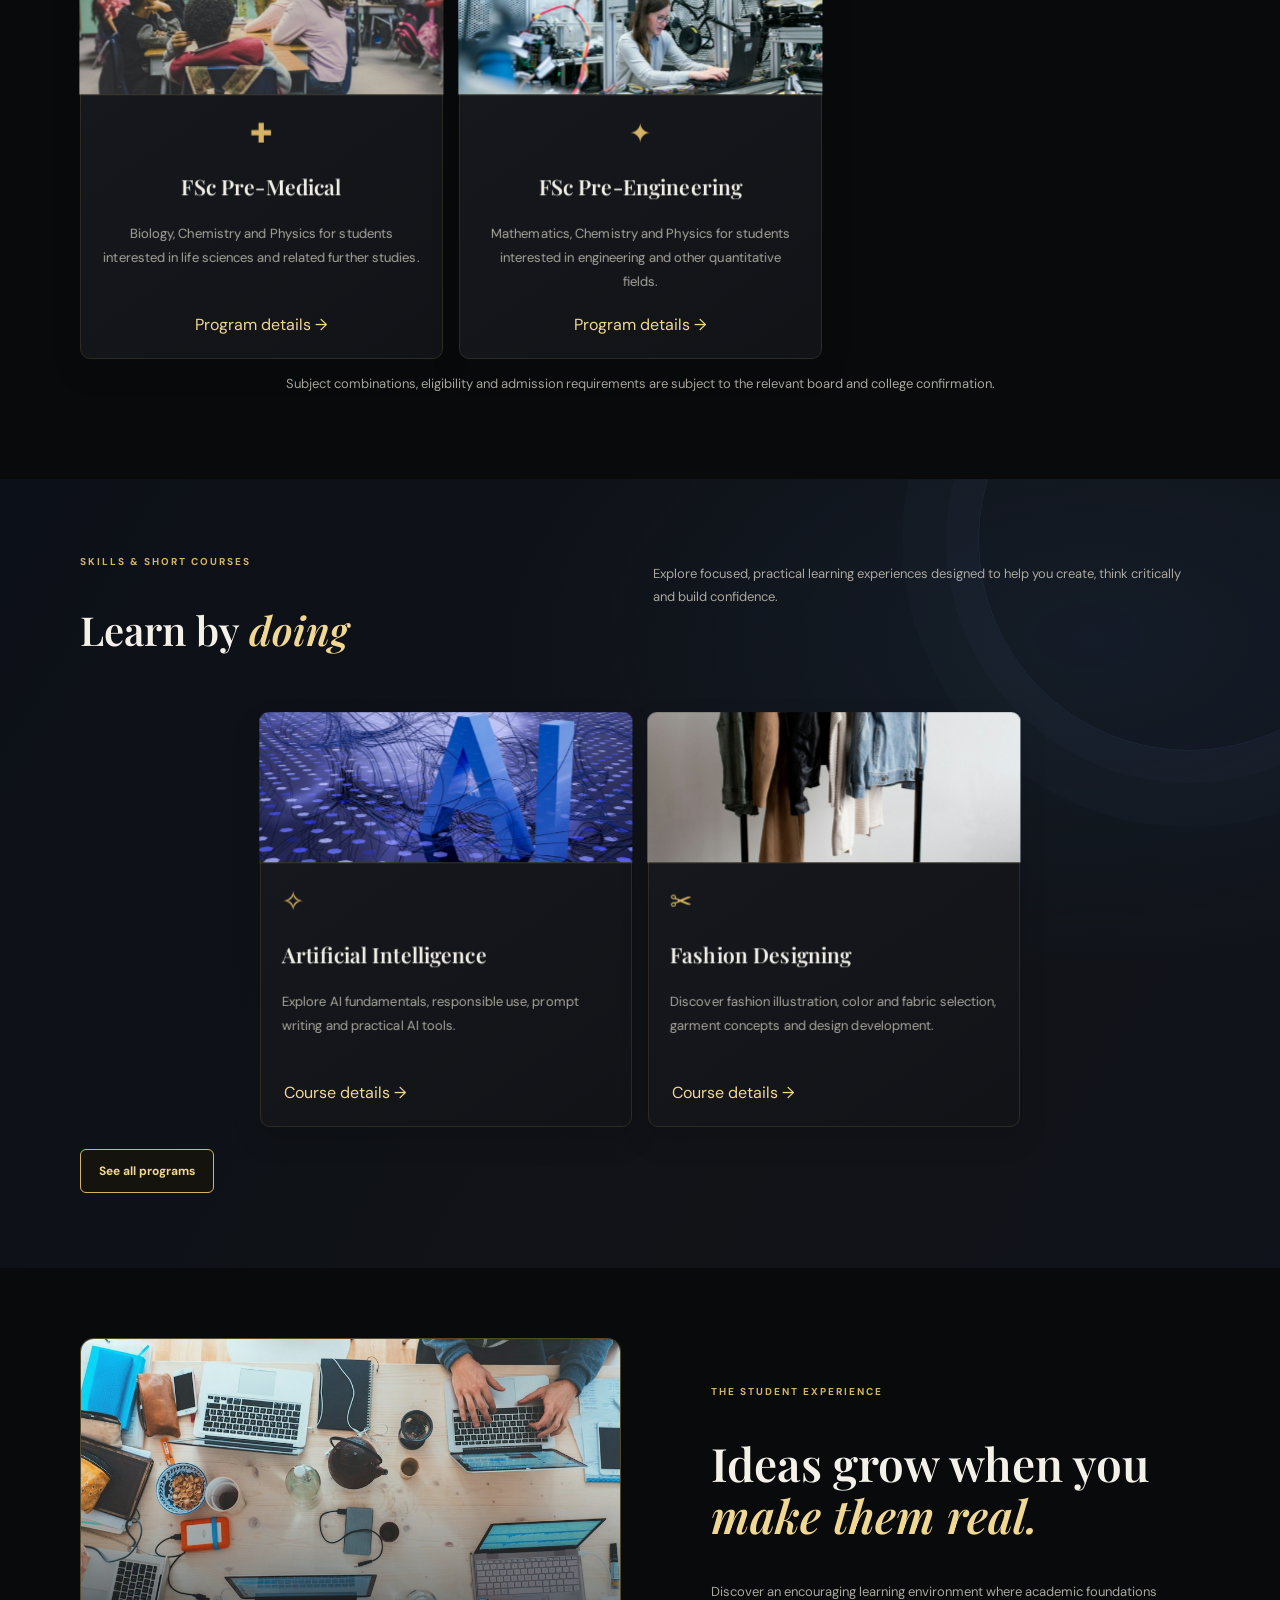
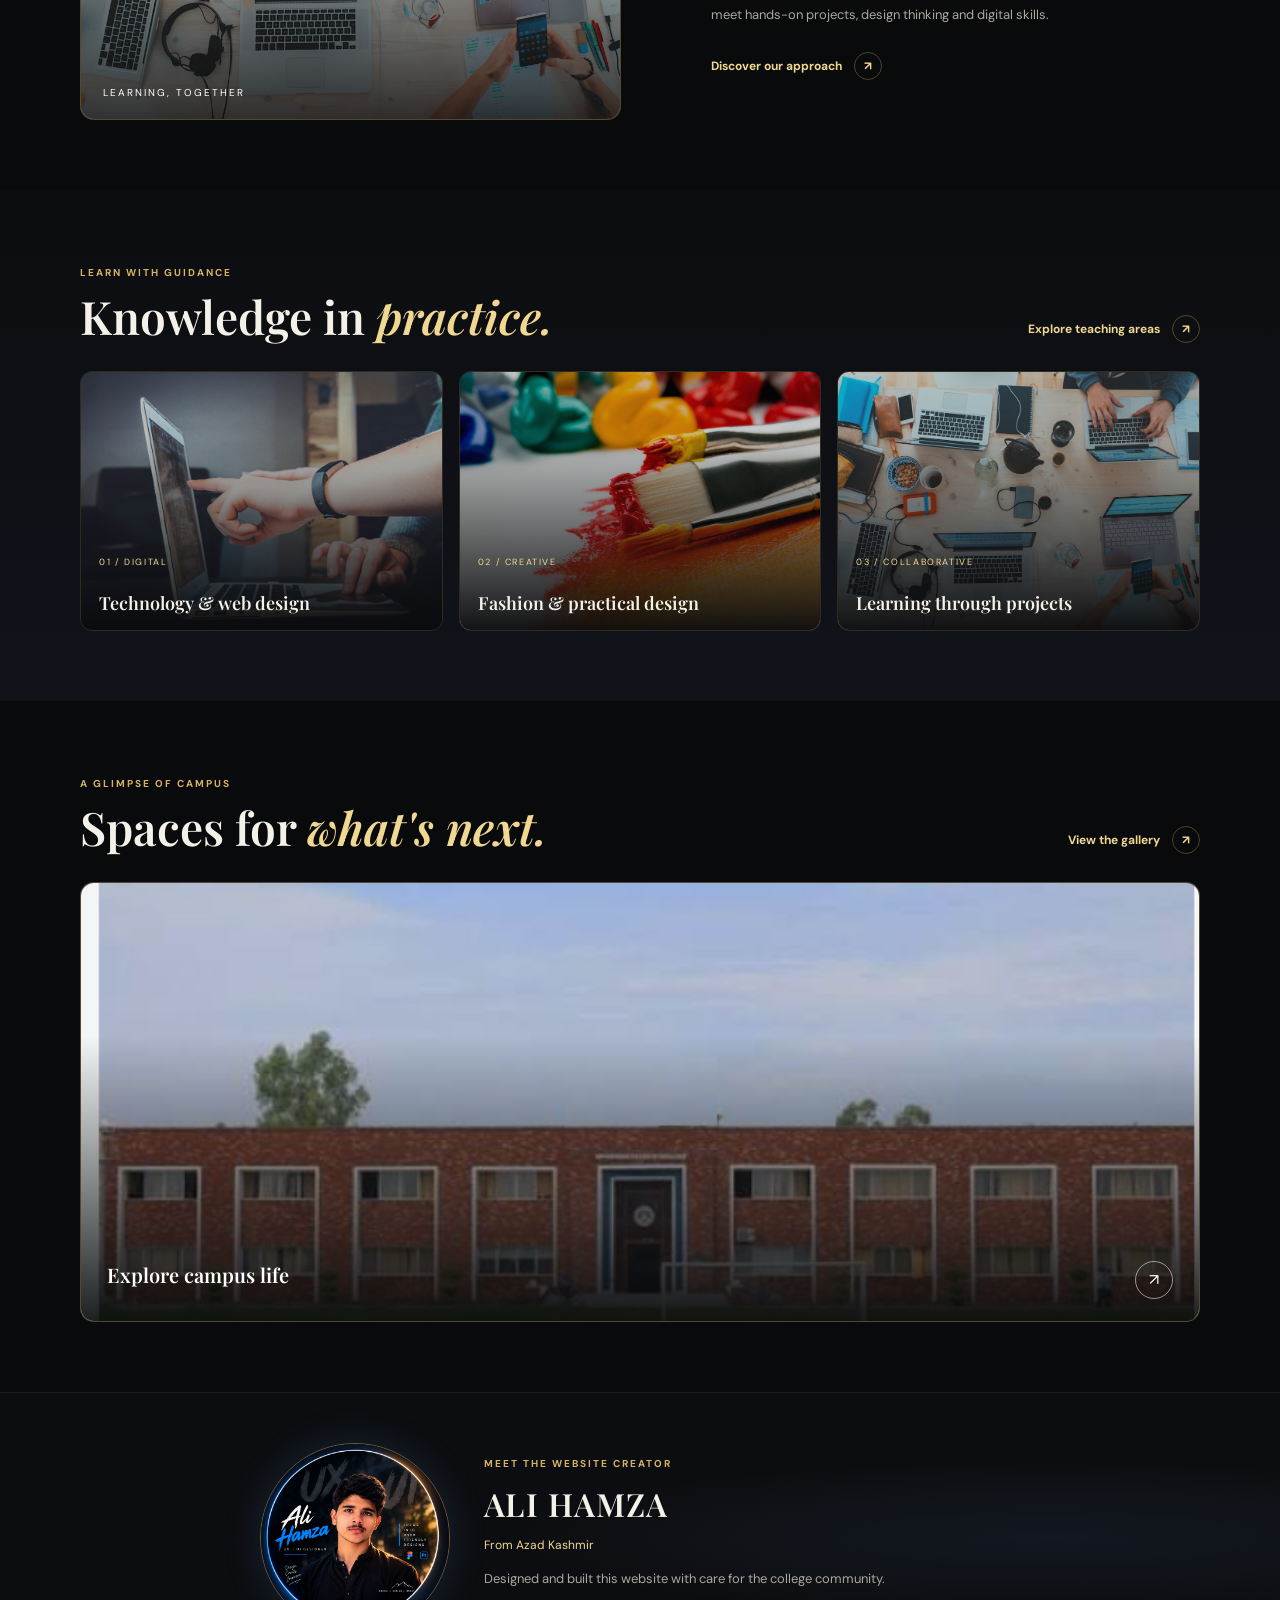
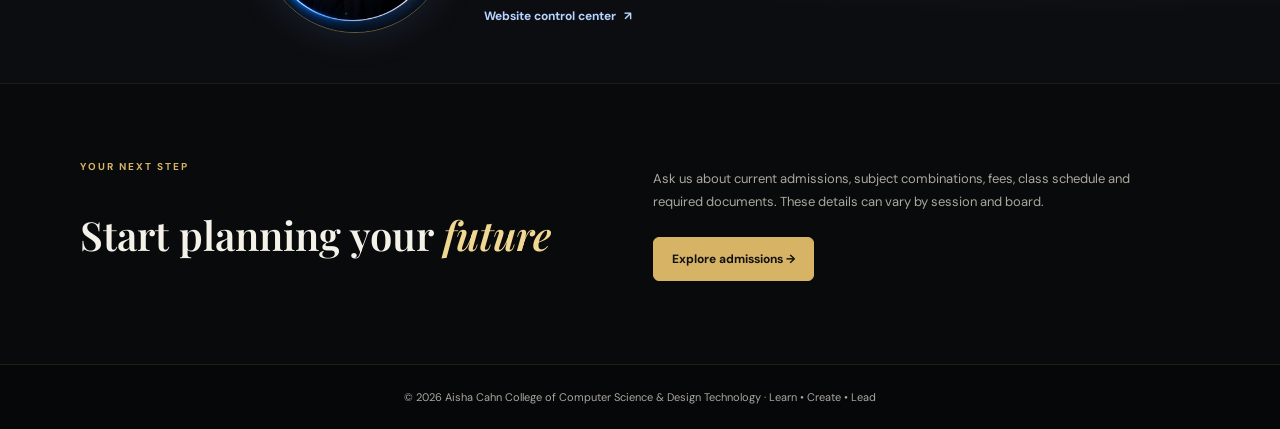
==== commit 99efc4ae: "Add admin website control center Co-authored-by: Copilot <223556219+Copilot@users.noreply.github.com" ====
--- a/index.html
+++ b/index.html
@@ -12,7 +12,20 @@
     <canvas class="intro-particles" id="introParticles" aria-hidden="true"></canvas>
     <div class="intro-light" aria-hidden="true"></div>
     <div class="intro-content">
-      <img class="intro-logo" src="images/muslim-hands-logo.png" alt="">
+      <div class="art__logo-wrap intro-logo-wrap">
+        <img class="art__logo intro-logo" src="images/muslim-hands-logo.png" alt="">
+        <svg class="art__wheel-text" viewBox="0 0 200 200" aria-hidden="true">
+          <path class="art__lettering-mask" fill-rule="evenodd" d="M100 8a92 92 0 1 1 0 184a92 92 0 1 1 0-184z M100 30a70 70 0 1 1 0 140a70 70 0 1 1 0-140z"></path>
+          <defs>
+            <path id="introTopArc" d="M16 100a84 84 0 0 1 168 0"></path>
+            <path id="introBottomArc" d="M16 100a84 84 0 0 0 168 0"></path>
+          </defs>
+          <g class="art__wheel">
+            <text class="art__wheel-top"><textPath href="#introTopArc" startOffset="50%" text-anchor="middle">MUSLIM HANDS</textPath></text>
+            <text class="art__wheel-bottom"><textPath href="#introBottomArc" startOffset="50%" text-anchor="middle">UNITED FOR THE NEEDY</textPath></text>
+          </g>
+        </svg>
+      </div>
       <p class="eyebrow">LEARN · CREATE · LEAD</p>
       <p class="intro-name" aria-label="Aisha Cahn College">
         <span>AISHA CAHN</span>
@@ -31,36 +44,23 @@
   <main>
     <section class="hero">
       <div>
-        <span class="eyebrow">LEARN · CREATE · LEAD</span>
-        <h1 tabindex="-1">Aisha Cahn <em>College</em></h1>
-        <p>Build your future with intermediate programs in arts, computer science and sciences, alongside practical creative and digital skills.</p>
+        <span class="eyebrow" data-site-field="homeKicker">LEARN · CREATE · LEAD</span>
+        <h1 tabindex="-1" data-site-field="homeTitle">Aisha Cahn College</h1>
+        <p data-site-field="homeDescription">Build your future with intermediate programs in arts, computer science and sciences, alongside practical creative and digital skills.</p>
         <a class="btn gold" href="programs.html">Explore Programs</a>
         <a class="btn" href="admissions.html">Ask About Admission</a>
-      </div>
-      <div class="art" role="img" aria-label="Aisha Cahn College animated gold emblem">
-        <img class="art__photo" src="images/college-building.png" alt="">
-        <div class="art__halo" aria-hidden="true"></div>
-        <div class="art__cube" aria-hidden="true">
-          <span class="art__face art__face--front">AC</span>
-          <span class="art__face art__face--back">AC</span>
-          <span class="art__face art__face--right">✦</span>
-          <span class="art__face art__face--left">✦</span>
-          <span class="art__face art__face--top">A</span>
-          <span class="art__face art__face--bottom">C</span>
-        </div>
-        <img class="art__logo" src="images/muslim-hands-logo.png" alt="">
-        <span class="art__caption" aria-hidden="true">LEARN · CREATE · LEAD</span>
       </div>
     </section>
     <section class="wrap campus-feature">
       <img class="campus-feature__image" src="images/college-building.png" alt="Muslim Hands College building">
       <div class="campus-feature__caption"><span class="eyebrow">CAMPUS</span><h2>Our <em>College</em></h2></div>
     </section>
-    <section class="wrap section center">
+    <section class="wrap section center intermediate-programs">
       <span class="eyebrow">INTERMEDIATE PROGRAMS</span>
       <h2>Choose your <em>path</em></h2>
-      <div class="grid">
+      <div class="grid" data-program-list="home">
         <article class="card"><img class="card__image" src="images/study-notes.jpg" alt="Student studying and taking notes" loading="lazy"><div class="symbol">✦</div><h3>FA</h3><p>Humanities and arts studies. Elective subjects are selected according to the available college and board combinations.</p><a href="programs.html">Program details →</a></article>
+        <article class="card"><img class="card__image" src="images/computer-learning.jpg" alt="Student learning with a computer" loading="lazy"><div class="symbol">⌘</div><h3>FA-IT</h3><p>Intermediate arts studies with an information technology focus. Ask the college about available subjects and board-approved combinations.</p><a href="programs.html">Program details →</a></article>
         <article class="card"><img class="card__image" src="images/computer-learning.jpg" alt="Computer-based learning" loading="lazy"><div class="symbol">⌘</div><h3>ICS</h3><p>Computer science with mathematics and a supporting science or elective subject, depending on the approved combination.</p><a href="programs.html">Program details →</a></article>
         <article class="card"><img class="card__image" src="images/classroom.jpg" alt="Students learning together in a classroom" loading="lazy"><div class="symbol">✚</div><h3>FSc Pre-Medical</h3><p>Biology, Chemistry and Physics for students interested in life sciences and related further studies.</p><a href="programs.html">Program details →</a></article>
         <article class="card"><img class="card__image" src="images/digital-student.jpg" alt="Student working on a science and technology project" loading="lazy"><div class="symbol">△</div><h3>FSc Pre-Engineering</h3><p>Mathematics, Chemistry and Physics for students interested in engineering and other quantitative fields.</p><a href="programs.html">Program details →</a></article>
@@ -113,6 +113,18 @@
         <span>Explore campus life <b aria-hidden="true">↗</b></span>
       </a>
     </section>
+    <section class="creator-profile-section" aria-labelledby="creatorProfileHeading">
+      <div class="wrap creator-profile">
+        <img class="creator-profile__image" src="images/website%20creator.png" alt="Website creator">
+        <div class="creator-profile__copy">
+          <span class="eyebrow">MEET THE WEBSITE CREATOR</span>
+          <h2 id="creatorProfileHeading" data-site-field="creatorName">ALI HAMZA</h2>
+          <p class="creator-profile__location">From <span data-site-field="creatorLocation">Azad Kashmir</span></p>
+          <p data-site-field="creatorBio">Designed and built this website with care for the college community.</p>
+          <a href="admin-dashboard.html">Website control center <span aria-hidden="true">↗</span></a>
+        </div>
+      </div>
+    </section>
     <section class="section">
       <div class="wrap two">
         <div><span class="eyebrow">YOUR NEXT STEP</span><h2>Start planning your <em>future</em></h2></div>
--- a/css/style.css
+++ b/css/style.css
@@ -141,7 +141,7 @@
 .hero {
   position: relative;
   display: grid;
-  grid-template-columns: 1.1fr .9fr;
+  grid-template-columns: 1fr;
   align-items: center;
   gap: 30px;
   padding: 85px 8%;
@@ -176,55 +176,52 @@
 p { color: var(--muted); font-size: 13px; line-height: 1.8; }
 .hero p { max-width: 520px; color: #c7c3b9; }
 
-.art {
+.art__logo-wrap {
   position: relative;
-  display: grid;
-  height: 290px;
-  place-items: center;
+  width: clamp(240px, 29vw, 330px);
+  aspect-ratio: 1;
   overflow: hidden;
-  border: 1px solid #806b3c;
-  border-radius: 25px;
-  background:
-    radial-gradient(ellipse at 50% 46%, #44371f55, transparent 48%),
-    linear-gradient(145deg, #191a1b, #0d0e10 68%, #19160f);
-  box-shadow: 0 25px 60px #0008, inset 0 0 50px #d7b4650a;
-  color: var(--gold);
-  perspective: 800px;
-  transform-style: preserve-3d;
-}
-
-.art::before, .art::after {
-  position: absolute;
-  inset: 14px;
-  border: 1px solid #d7b46520;
-  border-radius: 17px;
-  content: "";
-  pointer-events: none;
-}
-
-.art__photo {
+  border-radius: 50%;
+  background: #fff;
+  box-shadow: 0 0 38px #d7b46530;
+  animation: logo-float 5s ease-in-out infinite;
+}
+
+.art__logo {
+  display: block;
+  width: 100%;
+  height: 100%;
+  border-radius: 50%;
+  object-fit: contain;
+}
+
+.art__wheel-text {
   position: absolute;
   inset: 0;
   width: 100%;
   height: 100%;
-  object-fit: cover;
-  opacity: .24;
-  mix-blend-mode: screen;
-}
-
-.art__halo, .art__cube, .art__caption { z-index: 1; }
-
-.art__logo {
-  position: absolute;
-  z-index: 2;
-  width: 82px;
-  height: 82px;
-  border: 2px solid #e6ca82;
-  border-radius: 50%;
-  background: #fff;
-  box-shadow: 0 0 28px #d7b46555, 0 10px 24px #0008;
-  object-fit: contain;
-  animation: logo-float 5s ease-in-out infinite;
+  overflow: visible;
+  pointer-events: none;
+}
+
+.art__lettering-mask { fill: #fff; }
+
+.art__wheel {
+  transform-box: view-box;
+  transform-origin: center;
+  animation: logo-wheel 24s linear infinite;
+}
+
+.art__wheel-top, .art__wheel-bottom {
+  fill: #39b3ce;
+  font: 700 8px Arial, sans-serif;
+  letter-spacing: 1px;
+}
+
+.art__wheel-top { letter-spacing: 1.5px; }
+
+@keyframes logo-wheel {
+  to { transform: rotate(360deg); }
 }
 
 @keyframes logo-float {
@@ -232,104 +229,20 @@
   50% { translate: 0 -7px; }
 }
 
-.art::after {
-  inset: 25px;
-  border-color: #d7b46512;
-  transform: translateZ(-40px);
-}
-
-.art__halo {
-  position: absolute;
-  width: 205px;
-  height: 205px;
-  border: 1px solid #d7b46555;
-  border-radius: 50%;
-  box-shadow: 0 0 35px #d7b46516, inset 0 0 30px #d7b4650c;
-  transform: rotateX(68deg) rotateZ(-20deg);
-  animation: halo-drift 12s linear infinite;
-}
-
-.art__halo::before, .art__halo::after {
-  position: absolute;
-  inset: 14px -12px;
-  border: 1px solid #d7b46532;
-  border-radius: 50%;
-  content: "";
-}
-
-.art__halo::after { inset: -12px 14px; }
-
-.art__cube {
-  position: relative;
-  width: 110px;
-  height: 110px;
-  transform-style: preserve-3d;
-  animation: cube-turn 20s linear infinite;
-}
-
-.art__face {
-  position: absolute;
-  display: grid;
-  width: 110px;
-  height: 110px;
-  place-items: center;
-  border: 1px solid #e6ca82;
-  background: linear-gradient(145deg, #d7b46535, #15130fd9 70%);
-  box-shadow: inset 0 0 26px #d7b46518, 0 0 18px #d7b46514;
-  color: var(--gold-light);
-  font: 600 32px 'Playfair Display', serif;
-  backface-visibility: visible;
-}
-
-.art__face--front { transform: translateZ(55px); }
-.art__face--back { transform: rotateY(180deg) translateZ(55px); }
-.art__face--right { transform: rotateY(90deg) translateZ(55px); }
-.art__face--left { transform: rotateY(-90deg) translateZ(55px); }
-.art__face--top { transform: rotateX(90deg) translateZ(55px); }
-.art__face--bottom { transform: rotateX(-90deg) translateZ(55px); }
-
-.art__caption {
-  position: absolute;
-  bottom: 24px;
-  color: #d7b465b8;
-  font-size: 9px;
-  font-weight: 700;
-  letter-spacing: 3px;
-  transform: translateZ(35px);
-}
-
-@keyframes cube-turn {
-  from { transform: rotateX(-18deg) rotateY(0deg) rotateZ(0deg); }
-  to { transform: rotateX(-18deg) rotateY(360deg) rotateZ(0deg); }
-}
-
-@keyframes halo-drift {
-  from { rotate: 0deg; }
-  to { rotate: 360deg; }
-}
-
 .hero > div:first-child {
   animation: hero-arrive .8s cubic-bezier(.2,.7,.25,1) both;
-}
-
-.art {
-  animation: art-arrive .9s .12s cubic-bezier(.2,.7,.25,1) both;
 }
 
 @keyframes hero-arrive {
   from { opacity: 0; transform: translate3d(0, 20px, -20px); }
   to { opacity: 1; transform: translate3d(0, 0, 0); }
-}
-
-@keyframes art-arrive {
-  from { opacity: 0; transform: rotateY(-12deg) translate3d(18px, 12px, -35px); }
-  to { opacity: 1; transform: rotateY(0) translate3d(0, 0, 0); }
 }
 
 .section { padding: 70px 0; }
 .center { text-align: center; }
 .section h2, .pagehero h1 { font: 600 40px 'Playfair Display', serif; }
 .grid { display: grid; grid-template-columns: repeat(4, 1fr); gap: 16px; }
+.intermediate-programs .grid, .intermediate-list { grid-template-columns: repeat(3, minmax(0, 1fr)); }
 .grid--featured { max-width: 760px; margin: 24px auto 0; grid-template-columns: repeat(2, minmax(0, 1fr)); }
 
 .card, .panel, .stat, .login {
@@ -495,6 +408,104 @@
   font-size: 11px;
   text-align: center;
 }
+
+.site-announcement {
+  position: relative;
+  z-index: 8;
+  padding: 11px 5%;
+  background: linear-gradient(90deg, #1d2735, #252015, #1d2735);
+  color: var(--gold-light);
+  font-size: 12px;
+  text-align: center;
+  animation: announcement-arrive .45s ease both;
+}
+
+@keyframes announcement-arrive {
+  from { opacity: 0; translate: 0 -6px; }
+  to { opacity: 1; translate: 0 0; }
+}
+
+.creator-profile-section {
+  position: relative;
+  overflow: hidden;
+  padding: 50px 0;
+  border-top: 1px solid #d7b46517;
+  border-bottom: 1px solid #d7b46517;
+  background: radial-gradient(ellipse at 82% 50%, #6ea9ff12, transparent 38%), #0c0d10;
+}
+
+.creator-profile { display: grid; max-width: 760px; align-items: center; grid-template-columns: 190px 1fr; gap: 34px; }
+.creator-profile__image { display: block; width: 190px; aspect-ratio: 1; border: 1px solid #d7b46577; border-radius: 50%; box-shadow: 0 0 40px #6ea9ff24; object-fit: cover; }
+.creator-profile__copy h2 { margin: 10px 0 0; color: var(--ink); font: 600 32px 'Playfair Display', serif; letter-spacing: .04em; }
+.creator-profile__copy > p { margin: 10px 0; }
+.creator-profile__copy .creator-profile__location { color: var(--gold-light); font-size: 12px; }
+.creator-profile__copy a { display: inline-flex; gap: 8px; margin-top: 8px; color: var(--electric-soft); font-size: 12px; font-weight: 700; }
+
+.admin-page {
+  min-height: 80vh;
+  padding: 38px 0 80px;
+  background: radial-gradient(ellipse at 84% 0%, #24344a2b, transparent 37%), #0a0b0e;
+}
+
+.admin-shell { display: grid; align-items: start; grid-template-columns: 230px minmax(0, 1fr); gap: 24px; }
+.admin-sidebar, .admin-panel { border: 1px solid var(--line); border-radius: 12px; background: linear-gradient(145deg, #14161b, #0f1013); box-shadow: 0 18px 48px #0003; }
+.admin-sidebar { position: sticky; top: 98px; padding: 22px 16px; }
+.admin-sidebar h2 { margin: 10px 8px 20px; font: 600 22px 'Playfair Display', serif; }
+.admin-sidebar nav { display: grid; gap: 5px; }
+.admin-sidebar nav a, .admin-preview-link { padding: 11px 10px; border-radius: 6px; color: #ccc9c0; font-size: 12px; transition: background .2s ease, color .2s ease, translate .2s ease; }
+.admin-sidebar nav a:hover, .admin-preview-link:hover { translate: 3px 0; background: #d7b46512; color: var(--gold-light); }
+.admin-preview-link { display: block; margin-top: 18px; border-top: 1px solid var(--line); color: var(--electric-soft); }
+.admin-heading { margin: 2px 0 22px; animation: admin-enter .65s cubic-bezier(.2,.7,.25,1) both; }
+.admin-heading h1 { margin: 10px 0; font: 600 clamp(28px, 4vw, 42px) 'Playfair Display', serif; }
+.admin-heading h1 em { color: var(--gold-light); }
+.admin-heading > p, .admin-panel > p { color: var(--muted); font-size: 13px; }
+.admin-demo-notice { margin-bottom: 12px; }
+.admin-status { min-height: 20px; margin: 0 0 10px; color: var(--electric-soft); font-size: 12px; }
+.admin-status.is-error { color: #ffaca5; }
+.admin-stats { grid-template-columns: repeat(3, minmax(0, 1fr)); margin-bottom: 22px; }
+.admin-stats .stat { min-width: 0; padding: 17px; }
+.admin-stats .stat > span { color: var(--muted); font-size: 11px; }
+.admin-stats .stat strong { font-size: 23px; }
+.admin-stats .admin-local-label { font: 600 13px 'DM Sans', sans-serif; }
+.admin-panel { margin: 0 0 20px; padding: clamp(18px, 3vw, 26px); scroll-margin-top: 100px; animation: admin-enter .7s cubic-bezier(.2,.7,.25,1) both; }
+.admin-panel:nth-of-type(2) { animation-delay: .08s; }
+.admin-panel:nth-of-type(3) { animation-delay: .14s; }
+.admin-panel:nth-of-type(4) { animation-delay: .2s; }
+
+@keyframes admin-enter {
+  from { opacity: 0; translate: 0 14px; }
+  to { opacity: 1; translate: 0 0; }
+}
+
+.admin-section-heading { display: flex; align-items: center; justify-content: space-between; gap: 12px; }
+.admin-section-heading h2 { margin: 7px 0; font: 600 26px 'Playfair Display', serif; }
+.admin-badge { padding: 7px 10px; border: 1px solid #d7b4653d; border-radius: 30px; color: var(--gold-light); font-size: 10px; white-space: nowrap; }
+.admin-form, .admin-program-fields { display: grid; grid-template-columns: repeat(2, minmax(0, 1fr)); gap: 14px; }
+.admin-form fieldset { display: grid; margin: 0; padding: 16px; border: 1px solid #ffffff17; border-radius: 8px; grid-column: 1 / -1; grid-template-columns: repeat(2, minmax(0, 1fr)); gap: 13px; }
+.admin-form legend { padding: 0 7px; color: var(--gold-light); font-size: 12px; font-weight: 700; }
+.admin-form legend span { color: var(--muted); font-size: 10px; font-weight: 400; }
+.admin-form .field, .admin-program-fields .field { min-width: 0; }
+.admin-form .field-full, .admin-program-fields .field-full { grid-column: 1 / -1; }
+.admin-form textarea, .program-admin-row textarea { min-height: 76px; resize: vertical; }
+.admin-actions { display: flex; justify-content: flex-end; grid-column: 1 / -1; }
+.program-admin-list { display: grid; gap: 10px; margin-top: 17px; }
+.program-admin-row { display: grid; align-items: end; padding: 15px; border: 1px solid #ffffff16; border-radius: 8px; background: #0c0d10; grid-template-columns: minmax(130px, .7fr) minmax(180px, 1.4fr) auto; gap: 12px; animation: admin-enter .35s ease both; }
+.program-admin-row input, .program-admin-row textarea { width: 100%; }
+.program-admin-row textarea { min-height: 46px; }
+.program-admin-actions { display: flex; align-items: center; gap: 8px; }
+.program-admin-actions .btn { padding: 10px 12px; }
+.program-remove-button { border-color: #884e49; color: #ffb5ad; }
+.program-remove-button:hover { background: #572723; color: white; }
+.admin-add-program { margin-top: 18px; padding: 18px; border: 1px dashed #d7b4655c; border-radius: 8px; background: #d7b46508; }
+.admin-add-program h3 { margin: 0 0 14px; font: 600 18px 'Playfair Display', serif; }
+.admin-add-program > .btn { margin-top: 13px; }
+.creator-admin-layout { display: grid; align-items: center; grid-template-columns: 170px minmax(0, 1fr); gap: 22px; margin-top: 14px; }
+.creator-admin-image { display: block; width: 100%; aspect-ratio: 1; border: 1px solid #d7b46575; border-radius: 50%; box-shadow: 0 0 34px #6ea9ff22; object-fit: cover; }
+.creator-admin-form { grid-template-columns: 1fr; }
+.admin-reset-row { display: flex; align-items: center; justify-content: space-between; gap: 15px; padding: 8px 4px; }
+.admin-reset-row p { margin: 0; font-size: 11px; }
+.admin-reset-button { border-color: #74514b; color: #e6aaa2; }
+
 .portalbg {
   min-height: 75vh;
   padding: 40px 0;
@@ -686,15 +697,10 @@
   text-align: center;
 }
 
-.intro-logo {
+.intro-logo-wrap {
   width: clamp(94px, 13vw, 142px);
-  height: clamp(94px, 13vw, 142px);
   margin-bottom: 28px;
-  border: 1px solid #e6ca82;
-  border-radius: 50%;
-  background: white;
   box-shadow: 0 0 0 12px #d7b4650a, 0 0 65px #6ea9ff44;
-  object-fit: contain;
   animation: intro-logo-arrive 1.1s cubic-bezier(.16,1,.3,1) both, intro-logo-float 5s 1s ease-in-out infinite;
 }
 
@@ -863,14 +869,7 @@
 }
 
 @media (max-width: 850px) {
-  .nav { gap: 9px; font-size: 10px; }
-  .grid { grid-template-columns: repeat(2, 1fr); }
-  .student-experience { gap: 32px; }
-}
-
-@media (max-width: 650px) {
-  .menu { display: block; border: 0; background: none; color: var(--gold); font-size: 25px; }
-  .brand-logo { width: 46px; height: 46px; }
+  .menu { display: block; min-width: 44px; min-height: 44px; border: 0; background: none; color: var(--gold); font-size: 25px; }
   .nav {
     position: absolute;
     top: 78px;
@@ -887,22 +886,49 @@
     transition: opacity .22s ease, translate .22s ease, visibility .22s;
   }
   .nav.open { opacity: 1; visibility: visible; translate: 0 0; }
-  .hero { grid-template-columns: 1fr; padding: 55px 7%; }
-  .art { height: 240px; }
-  .art__cube { transform: scale(.85); }
+  .grid, .faculty, .gallery { grid-template-columns: repeat(2, minmax(0, 1fr)); }
+  .intermediate-programs .grid, .intermediate-list { grid-template-columns: repeat(2, minmax(0, 1fr)); }
+  .faculty-strip { grid-template-columns: repeat(2, minmax(0, 1fr)); }
+  .portal { grid-template-columns: 180px minmax(0, 1fr); }
+  .stats { grid-template-columns: repeat(2, minmax(0, 1fr)); }
+  .student-experience { gap: 32px; }
+  .admin-shell { grid-template-columns: 1fr; }
+  .admin-sidebar { position: static; }
+  .admin-sidebar nav { grid-template-columns: repeat(2, minmax(0, 1fr)); }
+  .admin-preview-link { margin-top: 10px; }
+}
+
+@media (max-width: 650px) {
+  .brand-logo { width: 46px; height: 46px; }
+  .hero { padding: 55px 7%; }
   .campus-feature { min-height: 200px; }
   .campus-feature__image { min-height: 200px; }
   .campus-feature__caption { padding: 36px 20px 18px; }
   .campus-feature__caption h2 { font-size: 25px; }
-  .grid, .list, .two, .faculty, .gallery { grid-template-columns: 1fr; }
+  .grid, .list, .two, .faculty, .gallery, .faculty-strip { grid-template-columns: 1fr; }
+  .intermediate-programs .grid, .intermediate-list { grid-template-columns: 1fr; }
+  .portal { grid-template-columns: 1fr; }
   .faculty-strip { grid-template-columns: 1fr; }
   .faculty-feature { min-height: 230px; }
   .student-experience { grid-template-columns: 1fr; }
   .experience-image, .experience-image img { min-height: 240px; height: 260px; }
   .section-heading { align-items: start; flex-direction: column; }
   .cinematic-intro .intro-name span:first-child { font-size: 27px; }
-  .portal { grid-template-columns: 1fr; }
-  .stats { grid-template-columns: 1fr 1fr; }
+  .portal { grid-template-columns: minmax(0, 1fr); }
+  .portal > * { min-width: 0; }
+  .stats { grid-template-columns: repeat(2, minmax(0, 1fr)); }
+  .admin-stats { grid-template-columns: 1fr; }
+  .admin-sidebar nav { grid-template-columns: 1fr 1fr; }
+  .admin-form, .admin-form fieldset, .admin-program-fields { grid-template-columns: 1fr; }
+  .admin-form .field-full, .admin-program-fields .field-full { grid-column: auto; }
+  .program-admin-row { grid-template-columns: 1fr; }
+  .program-admin-actions { justify-content: flex-start; }
+  .creator-admin-layout { grid-template-columns: 1fr; }
+  .creator-admin-image { width: min(190px, 60vw); margin: 0 auto; }
+  .admin-reset-row { align-items: flex-start; flex-direction: column; }
+  .creator-profile { grid-template-columns: 120px minmax(0, 1fr); gap: 18px; }
+  .creator-profile__image { width: 120px; }
+  .creator-profile__copy h2 { font-size: 25px; }
   .form { grid-template-columns: 1fr; }
   .course-tools { grid-template-columns: 1fr; }
   .course-count { grid-column: auto; }
@@ -914,6 +940,9 @@
   .cursor-glow { display: none; }
   .card, .panel, .stat { will-change: auto; }
   .portalbg { background-attachment: scroll; }
+  .btn, .cta, .menu, .field input, .field select, .field textarea { min-height: 44px; }
+  .nav a:not(.cta) { display: flex; min-height: 44px; align-items: center; }
+  .nav .cta { display: inline-flex; min-height: 44px; align-items: center; }
 }
 
 @media (prefers-reduced-motion: reduce) {
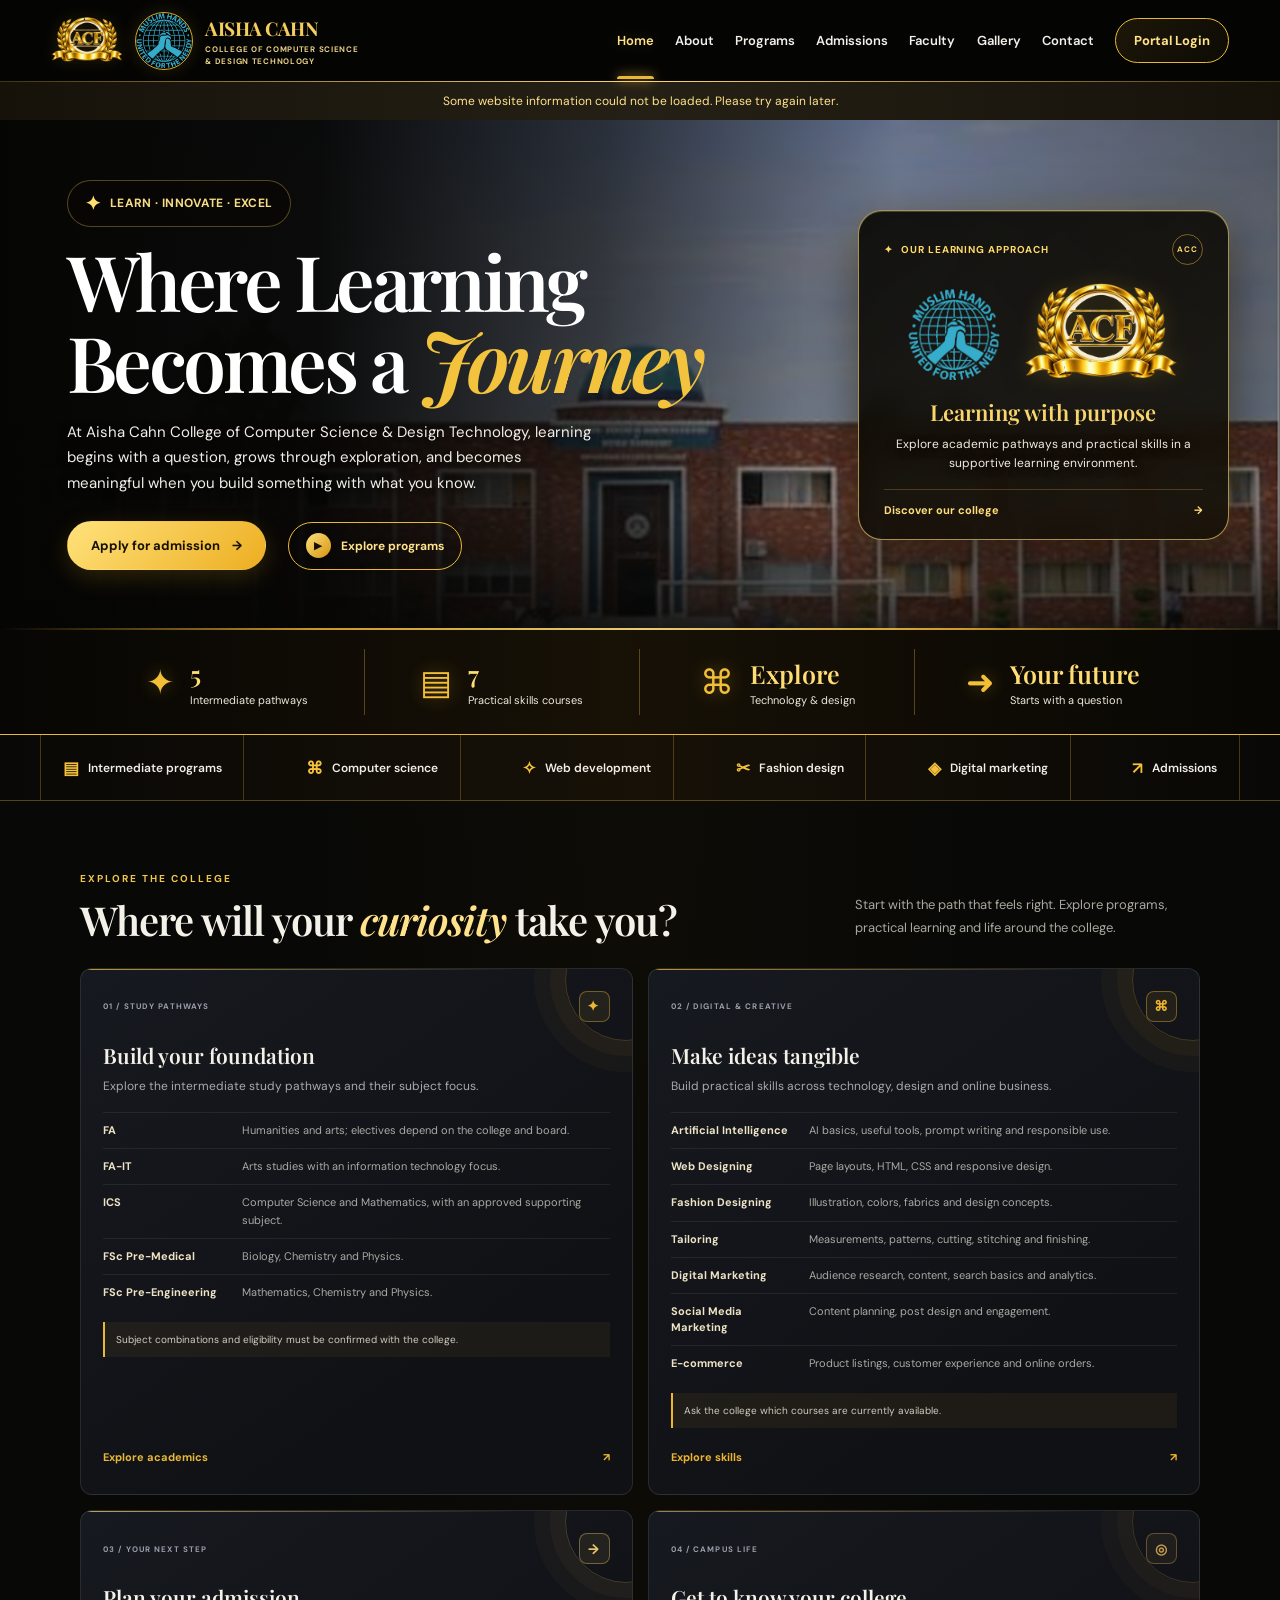
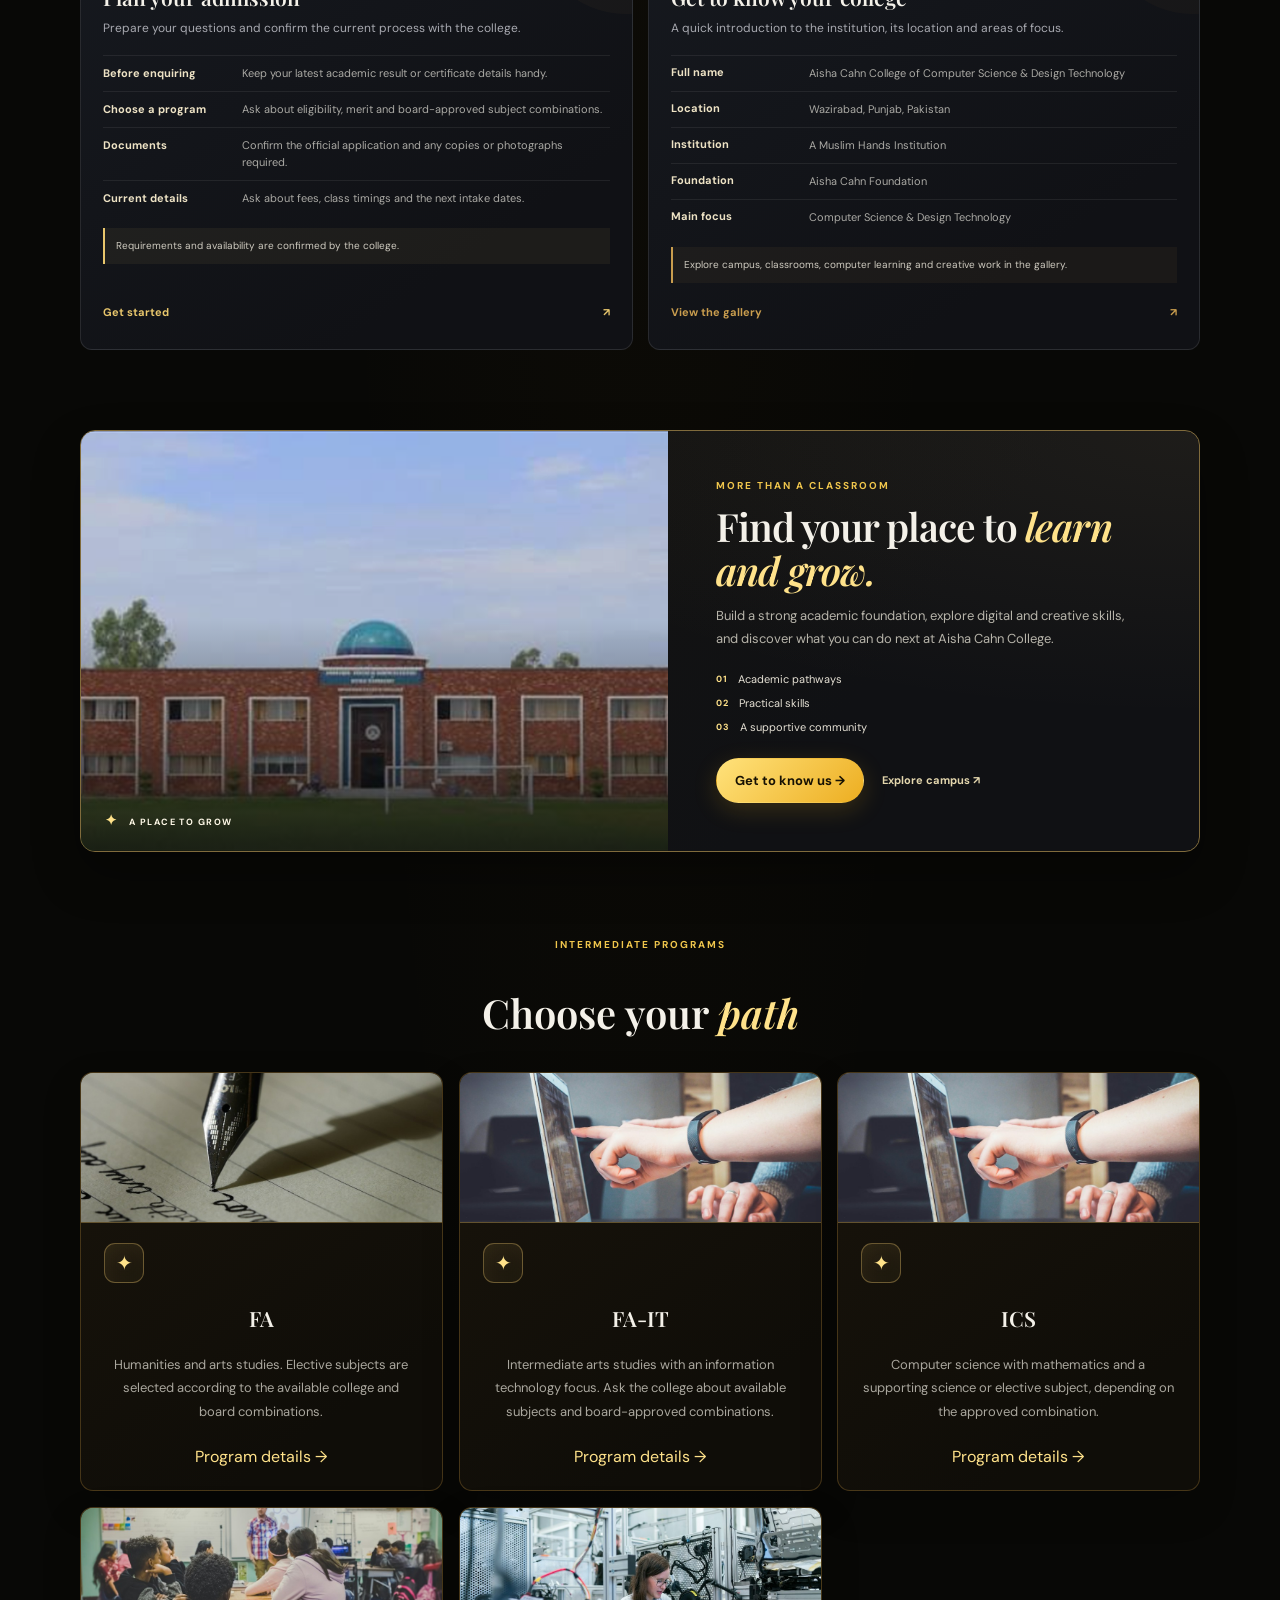
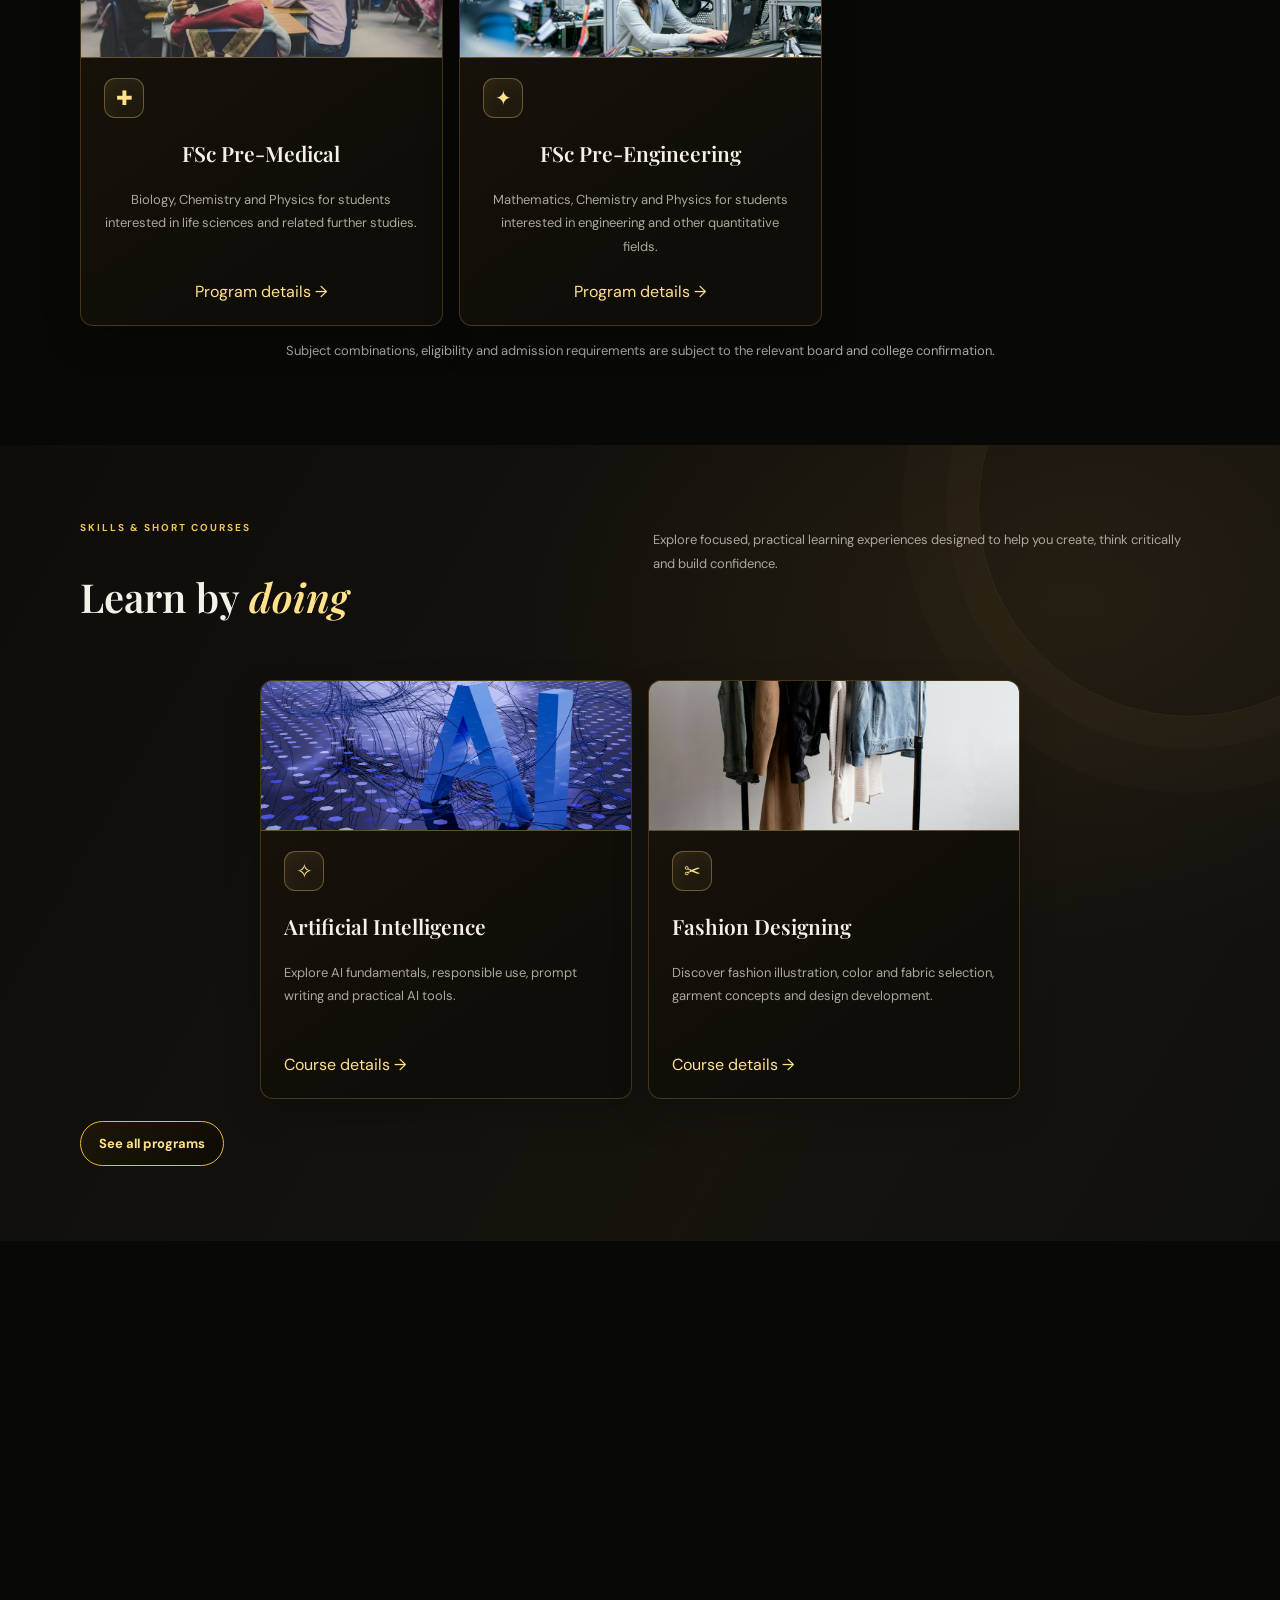
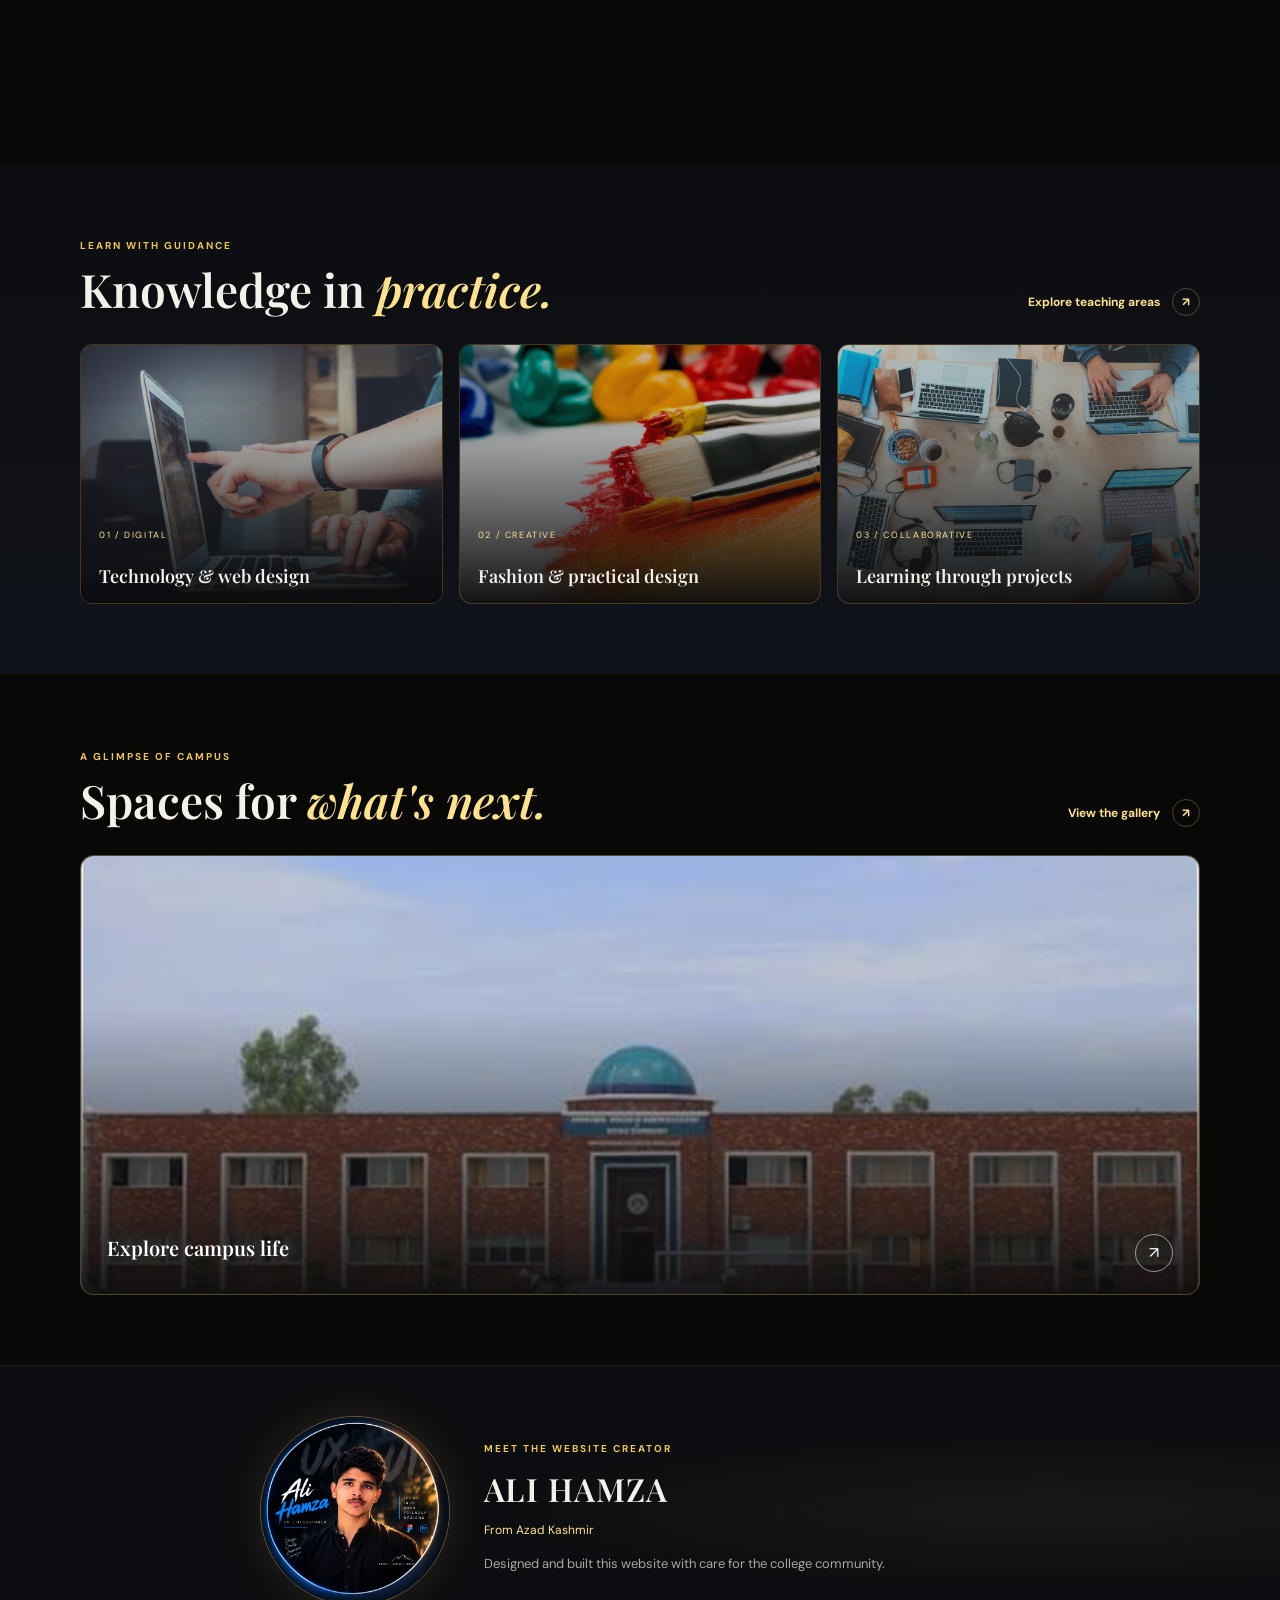
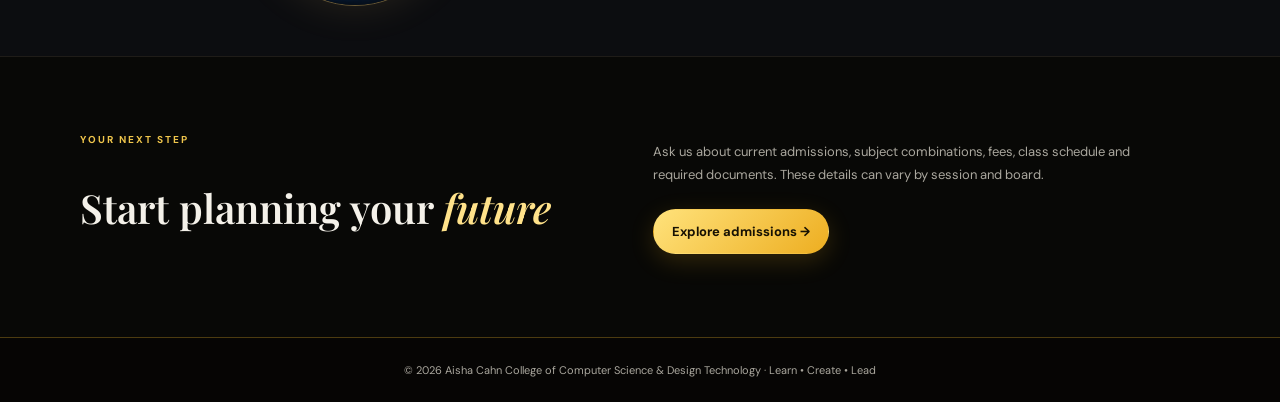
==== commit 311a0d09: "Add secure Python backend for Vercel Co-authored-by: Copilot <223556219+Copilot@users.noreply.github" ====
--- a/index.html
+++ b/index.html
@@ -3,7 +3,14 @@
 <head>
   <meta charset="utf-8">
   <meta name="viewport" content="width=device-width,initial-scale=1">
-  <title>Aisha Cahn College</title>
+  <meta name="description" content="Explore intermediate pathways and practical courses in computer science, design and digital skills at Aisha Cahn College.">
+  <meta property="og:type" content="website">
+  <meta property="og:title" content="Aisha Cahn College | Computer Science & Design">
+  <meta property="og:description" content="Explore intermediate pathways and practical courses in computer science, design and digital skills at Aisha Cahn College.">
+  <meta name="twitter:card" content="summary">
+  <meta name="twitter:title" content="Aisha Cahn College | Computer Science & Design">
+  <meta name="twitter:description" content="Explore intermediate pathways and practical courses in computer science, design and digital skills at Aisha Cahn College.">
+  <title>Aisha Cahn College | Computer Science &amp; Design</title>
   <link rel="stylesheet" href="css/style.css">
   <script defer src="js/app.js"></script>
 </head>
@@ -12,19 +19,11 @@
     <canvas class="intro-particles" id="introParticles" aria-hidden="true"></canvas>
     <div class="intro-light" aria-hidden="true"></div>
     <div class="intro-content">
-      <div class="art__logo-wrap intro-logo-wrap">
-        <img class="art__logo intro-logo" src="images/muslim-hands-logo.png" alt="">
-        <svg class="art__wheel-text" viewBox="0 0 200 200" aria-hidden="true">
-          <path class="art__lettering-mask" fill-rule="evenodd" d="M100 8a92 92 0 1 1 0 184a92 92 0 1 1 0-184z M100 30a70 70 0 1 1 0 140a70 70 0 1 1 0-140z"></path>
-          <defs>
-            <path id="introTopArc" d="M16 100a84 84 0 0 1 168 0"></path>
-            <path id="introBottomArc" d="M16 100a84 84 0 0 0 168 0"></path>
-          </defs>
-          <g class="art__wheel">
-            <text class="art__wheel-top"><textPath href="#introTopArc" startOffset="50%" text-anchor="middle">MUSLIM HANDS</textPath></text>
-            <text class="art__wheel-bottom"><textPath href="#introBottomArc" startOffset="50%" text-anchor="middle">UNITED FOR THE NEEDY</textPath></text>
-          </g>
-        </svg>
+      <div class="intro-brand-logos" aria-label="Muslim Hands and Aisha Cahn College">
+        <div class="art__logo-wrap intro-logo-wrap">
+          <img class="art__logo intro-logo" src="images/muslim-hands-logo.png" alt="Muslim Hands logo">
+        </div>
+        <img class="intro-acf-logo" src="images/acf-logo-transparent.png" alt="Aisha Cahn College ACF logo">
       </div>
       <p class="eyebrow">LEARN · CREATE · LEAD</p>
       <p class="intro-name" aria-label="Aisha Cahn College">
@@ -42,18 +41,129 @@
     <nav class="nav"><a href="index.html">Home</a><a href="about.html">About</a><a href="programs.html">Programs</a><a href="admissions.html">Admissions</a><a href="faculty.html">Faculty</a><a href="gallery.html">Gallery</a><a href="contact.html">Contact</a><a class="cta" href="login.html">Portal Login</a></nav>
   </header>
   <main>
-    <section class="hero">
-      <div>
-        <span class="eyebrow" data-site-field="homeKicker">LEARN · CREATE · LEAD</span>
-        <h1 tabindex="-1" data-site-field="homeTitle">Aisha Cahn College</h1>
-        <p data-site-field="homeDescription">Build your future with intermediate programs in arts, computer science and sciences, alongside practical creative and digital skills.</p>
-        <a class="btn gold" href="programs.html">Explore Programs</a>
-        <a class="btn" href="admissions.html">Ask About Admission</a>
-      </div>
-    </section>
-    <section class="wrap campus-feature">
-      <img class="campus-feature__image" src="images/college-building.png" alt="Muslim Hands College building">
-      <div class="campus-feature__caption"><span class="eyebrow">CAMPUS</span><h2>Our <em>College</em></h2></div>
+    <section class="hero hero--landing">
+      <div class="hero-copy">
+        <span class="eyebrow hero-kicker"><span aria-hidden="true">✦</span><span data-site-field="homeKicker">LEARN · INNOVATE · EXCEL</span></span>
+        <h1 tabindex="-1" data-site-field="homeTitle">Where Learning Becomes a Journey</h1>
+        <p data-site-field="homeDescription">At Aisha Cahn College of Computer Science &amp; Design Technology, learning begins with a question, grows through exploration, and becomes meaningful when you build something with what you know.</p>
+        <div class="hero-actions">
+          <a class="btn gold" href="admissions.html">Apply for admission <span aria-hidden="true">→</span></a>
+          <a class="hero-secondary-link" href="programs.html"><span class="hero-play" aria-hidden="true">▶</span> Explore programs</a>
+        </div>
+      </div>
+      <div class="hero-visual">
+        <img src="images/college-campus.png" alt="Aisha Cahn College campus building">
+        <div class="hero-visual__shade"></div>
+        <aside class="hero-feature-card">
+          <div class="hero-feature-card__top"><span>✦ &nbsp; OUR LEARNING APPROACH</span><span class="hero-feature-card__mark" aria-hidden="true">ACC</span></div>
+          <div class="hero-feature-card__logos" aria-label="Muslim Hands and Aisha Cahn College">
+            <img src="images/muslim-hands-logo.png" alt="Muslim Hands logo" loading="lazy">
+            <img src="images/acf-logo-transparent.png" alt="Aisha Cahn College ACF logo" loading="lazy">
+          </div>
+          <h2>Learning with purpose</h2>
+          <p>Explore academic pathways and practical skills in a supportive learning environment.</p>
+          <a href="about.html">Discover our college <span aria-hidden="true">→</span></a>
+        </aside>
+      </div>
+    </section>
+    <section class="hero-stats" aria-label="Programs and learning areas">
+      <div class="hero-stat"><span aria-hidden="true">✦</span><div><strong data-intermediate-count>5</strong><small>Intermediate pathways</small></div></div>
+      <div class="hero-stat"><span aria-hidden="true">▤</span><div><strong>7</strong><small>Practical skills courses</small></div></div>
+      <div class="hero-stat"><span aria-hidden="true">⌘</span><div><strong>Explore</strong><small>Technology &amp; design</small></div></div>
+      <div class="hero-stat"><span aria-hidden="true">➜</span><div><strong>Your future</strong><small>Starts with a question</small></div></div>
+    </section>
+    <nav class="program-ribbon" aria-label="Explore college programs and services">
+      <a href="programs.html#college-programs"><span aria-hidden="true">▤</span> Intermediate programs</a>
+      <a href="programs.html#practical-training"><span aria-hidden="true">⌘</span> Computer science</a>
+      <a href="programs.html#practical-training"><span aria-hidden="true">✧</span> Web development</a>
+      <a href="programs.html#practical-training"><span aria-hidden="true">✂</span> Fashion design</a>
+      <a href="programs.html#practical-training"><span aria-hidden="true">◈</span> Digital marketing</a>
+      <a href="admissions.html"><span aria-hidden="true">↗</span> Admissions</a>
+    </nav>
+    <section class="wrap journey-section" aria-labelledby="journeyTitle">
+      <div class="journey-heading">
+        <div><span class="eyebrow">EXPLORE THE COLLEGE</span><h2 id="journeyTitle">Where will your <em>curiosity</em> take you?</h2></div>
+        <p>Start with the path that feels right. Explore programs, practical learning and life around the college.</p>
+      </div>
+      <div class="journey-grid">
+        <article class="journey-tile journey-tile--academic">
+          <span class="journey-tile__top"><span>01 / STUDY PATHWAYS</span><span class="journey-tile__icon" aria-hidden="true">✦</span></span>
+          <span class="journey-tile__title">Build your foundation</span>
+          <span class="journey-tile__description">Explore the intermediate study pathways and their subject focus.</span>
+          <ul class="journey-tile__details" aria-label="Intermediate programs">
+            <li><strong>FA</strong><span>Humanities and arts; electives depend on the college and board.</span></li>
+            <li><strong>FA-IT</strong><span>Arts studies with an information technology focus.</span></li>
+            <li><strong>ICS</strong><span>Computer Science and Mathematics, with an approved supporting subject.</span></li>
+            <li><strong>FSc Pre-Medical</strong><span>Biology, Chemistry and Physics.</span></li>
+            <li><strong>FSc Pre-Engineering</strong><span>Mathematics, Chemistry and Physics.</span></li>
+          </ul>
+          <p class="journey-tile__note">Subject combinations and eligibility must be confirmed with the college.</p>
+          <a class="journey-tile__link" href="programs.html#college-programs">Explore academics <span aria-hidden="true">↗</span></a>
+        </article>
+        <article class="journey-tile journey-tile--digital">
+          <span class="journey-tile__top"><span>02 / DIGITAL & CREATIVE</span><span class="journey-tile__icon" aria-hidden="true">⌘</span></span>
+          <span class="journey-tile__title">Make ideas tangible</span>
+          <span class="journey-tile__description">Build practical skills across technology, design and online business.</span>
+          <ul class="journey-tile__details" aria-label="Practical skills courses">
+            <li><strong>Artificial Intelligence</strong><span>AI basics, useful tools, prompt writing and responsible use.</span></li>
+            <li><strong>Web Designing</strong><span>Page layouts, HTML, CSS and responsive design.</span></li>
+            <li><strong>Fashion Designing</strong><span>Illustration, colors, fabrics and design concepts.</span></li>
+            <li><strong>Tailoring</strong><span>Measurements, patterns, cutting, stitching and finishing.</span></li>
+            <li><strong>Digital Marketing</strong><span>Audience research, content, search basics and analytics.</span></li>
+            <li><strong>Social Media Marketing</strong><span>Content planning, post design and engagement.</span></li>
+            <li><strong>E-commerce</strong><span>Product listings, customer experience and online orders.</span></li>
+          </ul>
+          <p class="journey-tile__note">Ask the college which courses are currently available.</p>
+          <a class="journey-tile__link" href="programs.html#practical-training">Explore skills <span aria-hidden="true">↗</span></a>
+        </article>
+        <article class="journey-tile journey-tile--admissions">
+          <span class="journey-tile__top"><span>03 / YOUR NEXT STEP</span><span class="journey-tile__icon" aria-hidden="true">→</span></span>
+          <span class="journey-tile__title">Plan your admission</span>
+          <span class="journey-tile__description">Prepare your questions and confirm the current process with the college.</span>
+          <ul class="journey-tile__details" aria-label="Admission checklist">
+            <li><strong>Before enquiring</strong><span>Keep your latest academic result or certificate details handy.</span></li>
+            <li><strong>Choose a program</strong><span>Ask about eligibility, merit and board-approved subject combinations.</span></li>
+            <li><strong>Documents</strong><span>Confirm the official application and any copies or photographs required.</span></li>
+            <li><strong>Current details</strong><span>Ask about fees, class timings and the next intake dates.</span></li>
+          </ul>
+          <p class="journey-tile__note">Requirements and availability are confirmed by the college.</p>
+          <a class="journey-tile__link" href="admissions.html">Get started <span aria-hidden="true">↗</span></a>
+        </article>
+        <article class="journey-tile journey-tile--campus">
+          <span class="journey-tile__top"><span>04 / CAMPUS LIFE</span><span class="journey-tile__icon" aria-hidden="true">◎</span></span>
+          <span class="journey-tile__title">Get to know your college</span>
+          <span class="journey-tile__description">A quick introduction to the institution, its location and areas of focus.</span>
+          <dl class="journey-tile__profile">
+            <div><dt>Full name</dt><dd>Aisha Cahn College of Computer Science &amp; Design Technology</dd></div>
+            <div><dt>Location</dt><dd>Wazirabad, Punjab, Pakistan</dd></div>
+            <div><dt>Institution</dt><dd>A Muslim Hands Institution</dd></div>
+            <div><dt>Foundation</dt><dd>Aisha Cahn Foundation</dd></div>
+            <div><dt>Main focus</dt><dd>Computer Science &amp; Design Technology</dd></div>
+          </dl>
+          <p class="journey-tile__note">Explore campus, classrooms, computer learning and creative work in the gallery.</p>
+          <a class="journey-tile__link" href="gallery.html">View the gallery <span aria-hidden="true">↗</span></a>
+        </article>
+      </div>
+    </section>
+    <section class="wrap campus-intro" aria-labelledby="campusIntroTitle">
+      <div class="campus-intro__visual">
+        <img src="images/college-campus.png" alt="Aisha Cahn College campus building" loading="lazy">
+        <span class="campus-intro__image-label"><span aria-hidden="true">✦</span> A PLACE TO GROW</span>
+      </div>
+      <div class="campus-intro__content">
+        <span class="eyebrow">MORE THAN A CLASSROOM</span>
+        <h2 id="campusIntroTitle">Find your place to <em>learn and grow.</em></h2>
+        <p>Build a strong academic foundation, explore digital and creative skills, and discover what you can do next at Aisha Cahn College.</p>
+        <div class="campus-intro__highlights" aria-label="What you can explore">
+          <span><b aria-hidden="true">01</b> Academic pathways</span>
+          <span><b aria-hidden="true">02</b> Practical skills</span>
+          <span><b aria-hidden="true">03</b> A supportive community</span>
+        </div>
+        <div class="campus-intro__actions">
+          <a class="btn gold" href="about.html">Get to know us <span aria-hidden="true">→</span></a>
+          <a class="campus-intro__link" href="gallery.html">Explore campus <span aria-hidden="true">↗</span></a>
+        </div>
+      </div>
     </section>
     <section class="wrap section center intermediate-programs">
       <span class="eyebrow">INTERMEDIATE PROGRAMS</span>
@@ -109,7 +219,7 @@
         <a class="text-link" href="gallery.html">View the gallery <span aria-hidden="true">↗</span></a>
       </div>
       <a class="gallery-preview__image" href="gallery.html">
-        <img src="images/college-building.png" alt="Muslim Hands College building" loading="lazy">
+        <img src="images/college-campus.png" alt="Aisha Cahn College campus building" loading="lazy">
         <span>Explore campus life <b aria-hidden="true">↗</b></span>
       </a>
     </section>
@@ -121,7 +231,6 @@
           <h2 id="creatorProfileHeading" data-site-field="creatorName">ALI HAMZA</h2>
           <p class="creator-profile__location">From <span data-site-field="creatorLocation">Azad Kashmir</span></p>
           <p data-site-field="creatorBio">Designed and built this website with care for the college community.</p>
-          <a href="admin-dashboard.html">Website control center <span aria-hidden="true">↗</span></a>
         </div>
       </div>
     </section>
--- a/css/style.css
+++ b/css/style.css
@@ -5,13 +5,13 @@
   --navy: #0b0c0f;
   --gold: #d7b465;
   --gold-light: #f0d892;
-  --electric: #6ea9ff;
-  --electric-soft: #b7d4ff;
+  --electric: #e4b54a;
+  --electric-soft: #ffe29a;
   --ink: #f4f1e9;
   --muted: #aaa79e;
-  --line: #302b20;
-  --surface: #111317;
-  --surface-raised: #17191e;
+  --line: #3a3020;
+  --surface: #11100d;
+  --surface-raised: #19160f;
 }
 
 * { box-sizing: border-box; }
@@ -44,6 +44,7 @@
   backdrop-filter: blur(14px);
   animation: header-arrive .6s cubic-bezier(.2,.7,.25,1) both;
 }
+.header::after { position: absolute; right: 0; bottom: -1px; left: 0; height: 1px; background: linear-gradient(90deg, transparent, #d7b465aa 24%, #ffd872 50%, #d7b465aa 76%, transparent); content: ""; pointer-events: none; }
 
 @keyframes header-arrive {
   from { opacity: 0; translate: 0 -12px; }
@@ -98,6 +99,7 @@
   transition: transform .25s ease;
 }
 .nav a:hover, .nav a[aria-current="page"] { color: var(--gold-light); }
+.nav a:not(.cta)[aria-current="page"] { text-shadow: 0 0 18px #f0d89255; }
 .nav a:not(.cta):hover::after, .nav a:not(.cta):focus-visible::after { transform: scaleX(1); }
 .nav a[aria-current="page"]::after { transform: scaleX(1); }
 
@@ -107,7 +109,7 @@
   display: inline-block;
   padding: 13px 18px;
   border: 1px solid var(--gold);
-  border-radius: 6px;
+  border-radius: 999px;
   background: #15130e;
   color: var(--gold-light);
   cursor: pointer;
@@ -141,49 +143,87 @@
 .hero {
   position: relative;
   display: grid;
-  grid-template-columns: 1fr;
+  min-height: 570px;
+  grid-template-columns: minmax(0, 1fr) minmax(360px, .92fr);
   align-items: center;
-  gap: 30px;
-  padding: 85px 8%;
+  gap: clamp(36px, 7vw, 100px);
+  padding: 78px max(8%, calc((100vw - 1180px) / 2));
   perspective: 1200px;
   background:
-    linear-gradient(90deg, #090a0cf5 0%, #101113df 49%, #10111380 100%),
-    url("../images/college-building.png") center 48% / cover,
-    linear-gradient(120deg, #090a0c, #131417 70%, #17150f);
+    radial-gradient(ellipse at 82% 50%, #6b4b1f26, transparent 38%),
+    linear-gradient(118deg, #090a0c, #15120d 62%, #10100e);
   color: var(--ink);
 }
 
 .hero::after {
   position: absolute;
   inset: 0;
-  background: radial-gradient(ellipse at 82% 55%, #e0b95512, transparent 34%);
-  background-size: 180% 180%;
+  background: linear-gradient(115deg, transparent 48%, #d7b46508 100%);
   content: "";
   pointer-events: none;
-  animation: hero-glow 12s ease-in-out infinite alternate;
+  animation: hero-glow 10s ease-in-out infinite alternate;
 }
 
 .hero > * { position: relative; z-index: 1; }
 
 @keyframes hero-glow {
-  from { background-position: 0% 50%; opacity: .5; }
-  to { background-position: 100% 50%; opacity: 1; }
+  from { opacity: .45; }
+  to { opacity: 1; }
 }
 
 .eyebrow { color: var(--gold); font-size: 10px; font-weight: 700; letter-spacing: 2px; }
-.hero h1 { margin: 18px 0; font-size: clamp(40px, 5vw, 65px); font-weight: 600; line-height: 1.08; }
+.hero h1 { max-width: 650px; margin: 22px 0 17px; font-size: clamp(44px, 6vw, 76px); font-weight: 600; letter-spacing: -.045em; line-height: 1.04; text-wrap: balance; }
 .hero em, h2 em { color: var(--gold-light); font-family: 'Playfair Display', serif; }
 p { color: var(--muted); font-size: 13px; line-height: 1.8; }
-.hero p { max-width: 520px; color: #c7c3b9; }
+.hero p { max-width: 470px; color: #c7cbd4; font-size: 14px; line-height: 1.9; }
+.hero-copy { position: relative; z-index: 1; max-width: 610px; animation: hero-arrive .8s cubic-bezier(.2,.7,.25,1) both; }
+.hero-kicker { display: inline-flex; align-items: center; gap: 9px; color: #d3dae7; }
+.hero-kicker > span:first-child { width: 7px; height: 7px; border-radius: 50%; background: var(--gold); box-shadow: 0 0 16px #d7b465a8; animation: kicker-pulse 2.8s ease-in-out infinite; }
+
+@keyframes kicker-pulse {
+  50% { box-shadow: 0 0 4px #d7b46566; }
+}
+
+.hero-actions { display: flex; align-items: center; flex-wrap: wrap; gap: 16px 22px; margin-top: 25px; }
+.hero-actions .btn { display: inline-flex; align-items: center; gap: 12px; padding: 14px 18px; }
+.hero-secondary-link { display: inline-flex; min-height: 44px; align-items: center; gap: 10px; color: #e2e3e7; font-size: 12px; font-weight: 700; transition: color .2s ease, gap .2s ease; }
+.hero-secondary-link:hover { gap: 14px; color: var(--gold-light); }
+.hero-program-note { display: inline-flex; align-items: center; gap: 11px; margin-top: 36px; padding-top: 19px; border-top: 1px solid #ffffff20; }
+.hero-program-note__icon { display: grid; width: 35px; height: 35px; place-items: center; border: 1px solid #d7b46554; border-radius: 50%; color: var(--gold-light); }
+.hero-program-note strong, .hero-program-note small { display: block; }
+.hero-program-note strong { color: #e9e7e1; font-size: 11px; }
+.hero-program-note small { margin-top: 4px; color: #a4a8b1; font-size: 10px; }
+.hero-visual { position: relative; width: 100%; max-width: 560px; justify-self: end; aspect-ratio: 1.5; border: 1px solid #d7b4659c; border-radius: 48% 48% 16px 16px; background: #10100d; box-shadow: 0 28px 75px #0007, 0 0 55px #d7b4651c; animation: hero-visual-arrive .95s .12s cubic-bezier(.2,.7,.25,1) both; }
+.hero-visual > img { display: block; width: 100%; height: 100%; border-radius: inherit; object-fit: cover; object-position: center 57%; filter: brightness(1.13) contrast(1.06) saturate(.92); }
+.hero-visual__shade { position: absolute; inset: 0; border-radius: inherit; background: linear-gradient(180deg, #10100d00 40%, #10100d28 65%, #090a0de8 100%); }
+.hero-visual__caption { position: absolute; right: 26px; bottom: 28px; left: 28px; }
+.hero-visual__caption > span { color: var(--gold-light); font-size: 9px; font-weight: 700; letter-spacing: .2em; }
+.hero-visual__caption > strong { display: block; margin-top: 10px; color: white; font: 600 clamp(25px, 3vw, 36px)/1.13 'Playfair Display', serif; }
+.hero-float-card { position: absolute; z-index: 2; display: flex; align-items: center; gap: 11px; padding: 12px 15px; border: 1px solid #ffffff32; border-radius: 9px; background: #11141bdc; box-shadow: 0 15px 40px #0005; backdrop-filter: blur(14px); }
+.hero-float-card--top { top: 17%; right: -34px; animation: float-card 5s ease-in-out infinite; }
+.hero-float-card--bottom { bottom: 14%; left: -38px; min-width: 220px; color: var(--ink); animation: float-card 5s 1s ease-in-out infinite; }
+.hero-float-card__icon { display: grid; width: 35px; height: 35px; flex: 0 0 35px; place-items: center; border: 1px solid #d7b46566; border-radius: 8px; background: #d7b46512; color: var(--electric-soft); font-size: 16px; }
+.hero-float-card small, .hero-float-card strong { display: block; }
+.hero-float-card small { margin-bottom: 4px; color: #a7b3c9; font-size: 8px; font-weight: 700; letter-spacing: .12em; }
+.hero-float-card strong { color: #f0eee9; font-size: 10px; }
+.hero-float-card__arrow { margin-left: auto; color: var(--gold-light); font-size: 15px; }
+
+@keyframes hero-visual-arrive {
+  from { opacity: 0; transform: translate3d(0, 18px, 0) scale(.97); }
+  to { opacity: 1; transform: translate3d(0, 0, 0) scale(1); }
+}
+
+@keyframes float-card {
+  50% { translate: 0 -7px; }
+}
 
 .art__logo-wrap {
   position: relative;
   width: clamp(240px, 29vw, 330px);
   aspect-ratio: 1;
   overflow: hidden;
-  border-radius: 50%;
-  background: #fff;
-  box-shadow: 0 0 38px #d7b46530;
+  background: transparent;
+  filter: drop-shadow(0 0 18px #d7b46530);
   animation: logo-float 5s ease-in-out infinite;
 }
 
@@ -191,37 +231,7 @@
   display: block;
   width: 100%;
   height: 100%;
-  border-radius: 50%;
   object-fit: contain;
-}
-
-.art__wheel-text {
-  position: absolute;
-  inset: 0;
-  width: 100%;
-  height: 100%;
-  overflow: visible;
-  pointer-events: none;
-}
-
-.art__lettering-mask { fill: #fff; }
-
-.art__wheel {
-  transform-box: view-box;
-  transform-origin: center;
-  animation: logo-wheel 24s linear infinite;
-}
-
-.art__wheel-top, .art__wheel-bottom {
-  fill: #39b3ce;
-  font: 700 8px Arial, sans-serif;
-  letter-spacing: 1px;
-}
-
-.art__wheel-top { letter-spacing: 1.5px; }
-
-@keyframes logo-wheel {
-  to { transform: rotate(360deg); }
 }
 
 @keyframes logo-float {
@@ -239,6 +249,41 @@
 }
 
 .section { padding: 70px 0; }
+.journey-section { position: relative; z-index: 2; padding-top: 74px; padding-bottom: 36px; }
+.journey-heading { display: flex; align-items: end; justify-content: space-between; gap: 34px; margin-bottom: 25px; }
+.journey-heading h2 { margin: 10px 0 0; font: 600 clamp(28px, 4vw, 40px)/1.14 'Playfair Display', serif; letter-spacing: -.025em; }
+.journey-heading > p { max-width: 345px; margin: 0 0 3px; }
+.journey-grid { display: grid; grid-template-columns: repeat(2, minmax(0, 1fr)); align-items: stretch; gap: 15px; }
+.journey-tile { --tile-accent: var(--gold); position: relative; display: flex; min-width: 0; overflow: hidden; padding: 22px; border: 1px solid #ffffff1a; border-radius: 12px; background: linear-gradient(145deg, #16191f, #101115 75%); flex-direction: column; transition: transform .3s cubic-bezier(.2,.7,.25,1), border-color .3s ease, box-shadow .3s ease, background .3s ease; }
+.journey-tile::before { position: absolute; top: 0; right: 20%; left: 0; height: 1px; background: linear-gradient(90deg, var(--tile-accent), transparent); content: ""; opacity: .8; }
+.journey-tile::after { position: absolute; top: -50px; right: -55px; width: 120px; height: 120px; border: 1px solid color-mix(in srgb, var(--tile-accent) 22%, transparent); border-radius: 50%; box-shadow: 0 0 0 15px color-mix(in srgb, var(--tile-accent) 4%, transparent), 0 0 0 31px color-mix(in srgb, var(--tile-accent) 3%, transparent); content: ""; transition: transform .5s ease; }
+.journey-tile:hover, .journey-tile:focus-within { transform: translateY(-4px); border-color: color-mix(in srgb, var(--tile-accent) 52%, transparent); box-shadow: 0 18px 38px #0004, 0 0 24px color-mix(in srgb, var(--tile-accent) 8%, transparent); }
+.journey-tile:hover::after { transform: scale(1.13); }
+.journey-tile--digital { --tile-accent: var(--electric); }
+.journey-tile--admissions { --tile-accent: #e8c66c; }
+.journey-tile--campus { --tile-accent: #c99d4e; }
+.journey-tile__top { position: relative; z-index: 1; display: flex; align-items: center; justify-content: space-between; color: #9c9eaa; font-size: 8px; font-weight: 700; letter-spacing: .14em; }
+.journey-tile__icon { display: grid; width: 31px; height: 31px; place-items: center; border: 1px solid color-mix(in srgb, var(--tile-accent) 40%, transparent); border-radius: 8px; background: color-mix(in srgb, var(--tile-accent) 8%, transparent); color: var(--tile-accent); font-size: 14px; }
+.journey-tile__title { position: relative; z-index: 1; margin-top: 19px; color: var(--ink); font: 600 21px 'Playfair Display', serif; }
+.journey-tile__description { position: relative; z-index: 1; margin-top: 8px; color: #a8a9b0; font-size: 12px; line-height: 1.65; }
+.journey-tile__details { position: relative; z-index: 1; display: grid; margin: 16px 0 0; padding: 0; list-style: none; }
+.journey-tile__details li { display: grid; padding: 9px 0; border-top: 1px solid #ffffff12; grid-template-columns: minmax(105px, .34fr) minmax(0, 1fr); gap: 14px; }
+.journey-tile__details strong { color: #eee3c5; font-size: 11px; line-height: 1.5; }
+.journey-tile__details li > span { color: #aaa9a4; font-size: 11px; line-height: 1.55; }
+.journey-tile__note { position: relative; z-index: 1; margin: 12px 0 0; padding: 10px 11px; border-left: 2px solid var(--tile-accent); background: color-mix(in srgb, var(--tile-accent) 6%, transparent); color: #cfcbc0; font-size: 10px; line-height: 1.55; }
+.journey-tile__profile { position: relative; z-index: 1; display: grid; margin: 16px 0 0; }
+.journey-tile__profile > div { display: grid; padding: 9px 0; border-top: 1px solid #ffffff12; grid-template-columns: minmax(105px, .34fr) minmax(0, 1fr); gap: 14px; }
+.journey-tile__profile dt { color: #eee3c5; font-size: 11px; font-weight: 700; }
+.journey-tile__profile dd { margin: 0; color: #aaa9a4; font-size: 11px; line-height: 1.55; }
+.journey-tile__link { position: relative; z-index: 1; display: flex; min-height: 44px; align-items: center; justify-content: space-between; margin-top: auto; padding-top: 14px; color: var(--tile-accent); font-size: 11px; font-weight: 700; }
+.journey-tile__link > span { transition: transform .2s ease; }
+.journey-tile:hover .journey-tile__link > span { transform: translate(3px, -2px); }
+.program-ribbon { display: flex; min-height: 66px; overflow-x: auto; align-items: stretch; justify-content: center; border-top: 1px solid #d7b46559; border-bottom: 1px solid #d7b46572; background: linear-gradient(90deg, #090a0c, #17120a 50%, #090a0c); scrollbar-width: thin; scrollbar-color: #9e7934 #11100d; }
+.program-ribbon a { display: inline-flex; min-height: 64px; flex: 0 0 auto; align-items: center; gap: 9px; padding: 0 clamp(14px, 2.2vw, 34px); border-right: 1px solid #d7b46535; color: #d9d4c8; font-size: 11px; font-weight: 600; transition: background .2s ease, color .2s ease; }
+.program-ribbon a:first-child { border-left: 1px solid #d7b46535; }
+.program-ribbon a:hover { background: #d7b4650d; color: white; }
+.program-ribbon a > span { color: var(--gold-light); font-size: 17px; }
+.program-ribbon a:focus-visible, .nav a:focus-visible, .cta:focus-visible, .btn:focus-visible { outline: 2px solid var(--gold-light); outline-offset: 3px; }
 .center { text-align: center; }
 .section h2, .pagehero h1 { font: 600 40px 'Playfair Display', serif; }
 .grid { display: grid; grid-template-columns: repeat(4, 1fr); gap: 16px; }
@@ -267,6 +312,9 @@
   will-change: transform;
 }
 
+.card, .panel { position: relative; overflow: hidden; border-color: #806b3c70; border-radius: 13px; background: linear-gradient(145deg, #19160f, #100f0d 78%); box-shadow: 0 16px 38px #0003; }
+.card::before, .panel::before { position: absolute; top: 0; right: 18%; left: 0; height: 1px; background: linear-gradient(90deg, #f0d892a8, transparent); content: ""; pointer-events: none; }
+.card:hover, .panel:hover, .card:focus-within, .panel:focus-within { border-color: #d7b465; box-shadow: 0 22px 42px #0006, 0 0 22px #d7b4650e; }
 .card > *, .panel > * { transform: translateZ(12px); }
 .card .card__image { transform: translateZ(8px); }
 
@@ -280,7 +328,7 @@
   object-fit: cover;
 }
 .card h3, .panel h3 { font: 600 21px 'Playfair Display', serif; }
-.card .symbol { color: var(--gold); font-size: 27px; }
+.card .symbol { display: grid; width: 40px; height: 40px; margin: 0 0 12px; place-items: center; border: 1px solid #d7b46566; border-radius: 11px; background: linear-gradient(145deg, #d7b4651c, #d7b46508); box-shadow: inset 0 0 16px #d7b4650a; color: var(--gold-light); font-size: 20px; }
 .card p { min-height: 80px; }
 .list .card p { min-height: 0; }
 .card a:not(.btn) { color: var(--gold-light); }
@@ -291,6 +339,7 @@
   overflow: hidden;
   padding: 55px 5%;
   background:
+    radial-gradient(ellipse at 50% 100%, #d7b46513, transparent 55%),
     linear-gradient(90deg, #0d0e11ed, #0d0e11c9),
     url("../images/classroom.jpg") center 45% / cover;
   color: var(--ink);
@@ -332,8 +381,8 @@
 .campus-feature__image {
   display: block;
   width: 100%;
-  max-height: 420px;
-  min-height: 270px;
+  height: clamp(230px, 42vw, 420px);
+  min-height: 0;
   object-fit: cover;
   object-position: center 52%;
   transition: transform .8s cubic-bezier(.2,.7,.25,1), filter .5s ease;
@@ -353,6 +402,37 @@
 .campus-feature__caption h2 { margin: 8px 0 0; font: 600 30px 'Playfair Display', serif; color: var(--ink); }
 .campus-feature__caption h2 em { color: var(--gold-light); }
 .campus-feature--gallery { margin-bottom: 24px; }
+
+.campus-intro {
+  display: grid;
+  min-height: 360px;
+  overflow: hidden;
+  margin: 44px auto 10px;
+  border: 1px solid #806b3c;
+  border-radius: 15px;
+  background:
+    radial-gradient(ellipse at 100% 0, #d7b46512, transparent 48%),
+    linear-gradient(130deg, #17150f, #101114 68%);
+  box-shadow: 0 22px 48px #0005;
+  grid-template-columns: 1.05fr .95fr;
+}
+
+.campus-intro__visual { position: relative; min-height: 360px; overflow: hidden; }
+.campus-intro__visual::after { position: absolute; inset: 45% 0 0; background: linear-gradient(transparent, #090a0ccc); content: ""; pointer-events: none; }
+.campus-intro__visual img { display: block; width: 100%; height: 100%; min-height: 360px; object-fit: cover; object-position: center 52%; transition: transform .8s cubic-bezier(.2,.7,.25,1), filter .5s ease; }
+.campus-intro:hover .campus-intro__visual img { transform: scale(1.035); filter: saturate(1.1); }
+.campus-intro__image-label { position: absolute; z-index: 1; bottom: 22px; left: 24px; color: #fff9e8; font-size: 9px; font-weight: 700; letter-spacing: .16em; }
+.campus-intro__image-label span { margin-right: 7px; color: var(--gold-light); font-size: 14px; }
+.campus-intro__content { display: flex; padding: clamp(26px, 4vw, 48px); align-items: flex-start; justify-content: center; flex-direction: column; }
+.campus-intro__content h2 { max-width: 430px; margin: 12px 0; font: 600 clamp(28px, 3.2vw, 39px)/1.13 'Playfair Display', serif; letter-spacing: -.025em; }
+.campus-intro__content h2 em { color: var(--gold-light); }
+.campus-intro__content > p { max-width: 420px; margin: 0; color: #b7b4aa; font-size: 13px; line-height: 1.8; }
+.campus-intro__highlights { display: grid; width: 100%; margin-top: 21px; gap: 10px; }
+.campus-intro__highlights span { display: flex; align-items: center; gap: 11px; color: #e5e0d4; font-size: 11px; }
+.campus-intro__highlights b { color: var(--gold-light); font-size: 9px; letter-spacing: .08em; }
+.campus-intro__actions { display: flex; margin-top: 24px; align-items: center; flex-wrap: wrap; gap: 18px; }
+.campus-intro__link { color: #e4d7ae; font-size: 11px; font-weight: 700; }
+.campus-intro__link:hover { color: #fff; }
 
 .feature-photo {
   display: block;
@@ -367,6 +447,7 @@
 .two { display: grid; grid-template-columns: 1fr 1fr; gap: 25px; }
 .list { display: grid; grid-template-columns: 1fr 1fr; gap: 16px; }
 .form { display: grid; max-width: 720px; margin: auto; grid-template-columns: 1fr 1fr; gap: 14px; }
+.form-trap { position: absolute; width: 1px; height: 1px; overflow: hidden; clip-path: inset(50%); white-space: nowrap; }
 .field { display: flex; flex-direction: column; gap: 7px; }
 .field.full { grid-column: 1 / -1; }
 .field label { color: #e7e2d7; font-size: 11px; font-weight: 700; }
@@ -413,7 +494,7 @@
   position: relative;
   z-index: 8;
   padding: 11px 5%;
-  background: linear-gradient(90deg, #1d2735, #252015, #1d2735);
+  background: linear-gradient(90deg, #16120a, #252015, #16120a);
   color: var(--gold-light);
   font-size: 12px;
   text-align: center;
@@ -431,11 +512,11 @@
   padding: 50px 0;
   border-top: 1px solid #d7b46517;
   border-bottom: 1px solid #d7b46517;
-  background: radial-gradient(ellipse at 82% 50%, #6ea9ff12, transparent 38%), #0c0d10;
+  background: radial-gradient(ellipse at 82% 50%, #d7b46512, transparent 38%), #0c0d10;
 }
 
 .creator-profile { display: grid; max-width: 760px; align-items: center; grid-template-columns: 190px 1fr; gap: 34px; }
-.creator-profile__image { display: block; width: 190px; aspect-ratio: 1; border: 1px solid #d7b46577; border-radius: 50%; box-shadow: 0 0 40px #6ea9ff24; object-fit: cover; }
+.creator-profile__image { display: block; width: 190px; aspect-ratio: 1; border: 1px solid #d7b46577; border-radius: 50%; box-shadow: 0 0 40px #d7b46524; object-fit: cover; }
 .creator-profile__copy h2 { margin: 10px 0 0; color: var(--ink); font: 600 32px 'Playfair Display', serif; letter-spacing: .04em; }
 .creator-profile__copy > p { margin: 10px 0; }
 .creator-profile__copy .creator-profile__location { color: var(--gold-light); font-size: 12px; }
@@ -444,11 +525,13 @@
 .admin-page {
   min-height: 80vh;
   padding: 38px 0 80px;
-  background: radial-gradient(ellipse at 84% 0%, #24344a2b, transparent 37%), #0a0b0e;
-}
-
+  background: radial-gradient(ellipse at 84% 0%, #d7b46515, transparent 37%), #0a0b0e;
+}
+
+.admin-gate { visibility: hidden; }
+.admin-gate.admin-ready { visibility: visible; }
 .admin-shell { display: grid; align-items: start; grid-template-columns: 230px minmax(0, 1fr); gap: 24px; }
-.admin-sidebar, .admin-panel { border: 1px solid var(--line); border-radius: 12px; background: linear-gradient(145deg, #14161b, #0f1013); box-shadow: 0 18px 48px #0003; }
+.admin-sidebar, .admin-panel { border: 1px solid #806b3c70; border-radius: 12px; background: linear-gradient(145deg, #19160f, #0f0f0d); box-shadow: 0 18px 48px #0003; }
 .admin-sidebar { position: sticky; top: 98px; padding: 22px 16px; }
 .admin-sidebar h2 { margin: 10px 8px 20px; font: 600 22px 'Playfair Display', serif; }
 .admin-sidebar nav { display: grid; gap: 5px; }
@@ -495,12 +578,19 @@
 .program-admin-actions { display: flex; align-items: center; gap: 8px; }
 .program-admin-actions .btn { padding: 10px 12px; }
 .program-remove-button { border-color: #884e49; color: #ffb5ad; }
+.submission-list { display: grid; gap: 12px; }
+.submission-row { padding: 16px; border: 1px solid #ffffff20; border-radius: 9px; background: #0c0d10; }
+.submission-row h3 { margin: 0 0 5px; color: var(--gold-light); font-size: 15px; }
+.submission-row time { color: var(--muted); font-size: 11px; }
+.submission-row dl { display: grid; grid-template-columns: minmax(100px, .35fr) minmax(0, 1fr); gap: 7px 14px; margin: 14px 0; font-size: 12px; }
+.submission-row dt { color: var(--muted); text-transform: capitalize; }
+.submission-row dd { min-width: 0; margin: 0; overflow-wrap: anywhere; white-space: pre-wrap; }
 .program-remove-button:hover { background: #572723; color: white; }
 .admin-add-program { margin-top: 18px; padding: 18px; border: 1px dashed #d7b4655c; border-radius: 8px; background: #d7b46508; }
 .admin-add-program h3 { margin: 0 0 14px; font: 600 18px 'Playfair Display', serif; }
 .admin-add-program > .btn { margin-top: 13px; }
 .creator-admin-layout { display: grid; align-items: center; grid-template-columns: 170px minmax(0, 1fr); gap: 22px; margin-top: 14px; }
-.creator-admin-image { display: block; width: 100%; aspect-ratio: 1; border: 1px solid #d7b46575; border-radius: 50%; box-shadow: 0 0 34px #6ea9ff22; object-fit: cover; }
+.creator-admin-image { display: block; width: 100%; aspect-ratio: 1; border: 1px solid #d7b46575; border-radius: 50%; box-shadow: 0 0 34px #d7b46522; object-fit: cover; }
 .creator-admin-form { grid-template-columns: 1fr; }
 .admin-reset-row { display: flex; align-items: center; justify-content: space-between; gap: 15px; padding: 8px 4px; }
 .admin-reset-row p { margin: 0; font-size: 11px; }
@@ -511,7 +601,7 @@
   padding: 40px 0;
   background:
     linear-gradient(#090a0deb, #090a0df2),
-    url("../images/students-campus.jpg") center / cover fixed;
+    url("../images/college-campus.png") center / cover fixed;
 }
 .portal { display: grid; grid-template-columns: 220px 1fr; gap: 20px; }
 .side { padding: 22px; border: 1px solid var(--line); border-radius: 10px; background: #111216; color: var(--ink); }
@@ -533,9 +623,9 @@
   height: 160px;
   overflow: hidden;
   place-items: center;
-  border: 1px solid #776238;
-  border-radius: 10px;
-  background: linear-gradient(135deg, #17181a, #3b301b);
+  border: 1px solid #806b3c99;
+  border-radius: 13px;
+  background: linear-gradient(135deg, #17140e, #2a2111);
   color: var(--gold-light);
   font: 20px 'Playfair Display', serif;
   transform: perspective(700px) rotateX(0) rotateY(0);
@@ -620,10 +710,10 @@
   left: 0;
   width: 22px;
   height: 22px;
-  border: 1px solid #8bbaff77;
+  border: 1px solid #d7b46577;
   border-radius: 50%;
-  background: #6ea9ff0a;
-  box-shadow: 0 0 25px #6ea9ff20;
+  background: #d7b4650a;
+  box-shadow: 0 0 25px #d7b46520;
   opacity: 0;
   pointer-events: none;
   translate: calc(var(--cursor-x, -40px) - 50%) calc(var(--cursor-y, -40px) - 50%);
@@ -649,7 +739,7 @@
   overflow: hidden;
   place-items: center;
   background:
-    radial-gradient(ellipse at 50% 48%, #16243d 0, #0b101b 35%, #07090e 76%);
+    radial-gradient(ellipse at 50% 48%, #342813 0, #17130b 35%, #07090e 76%);
   opacity: 0;
   pointer-events: none;
 }
@@ -680,7 +770,7 @@
 .intro-particles { opacity: .55; }
 
 .intro-light {
-  background: radial-gradient(ellipse at 50% 45%, #6ea9ff20, transparent 38%);
+  background: radial-gradient(ellipse at 50% 45%, #d7b46520, transparent 38%);
   animation: intro-light-pulse 4s ease-in-out infinite alternate;
 }
 
@@ -697,11 +787,27 @@
   text-align: center;
 }
 
+.intro-brand-logos {
+  display: flex;
+  align-items: center;
+  justify-content: center;
+  gap: clamp(18px, 4vw, 36px);
+  margin-bottom: 28px;
+}
+
 .intro-logo-wrap {
   width: clamp(94px, 13vw, 142px);
-  margin-bottom: 28px;
-  box-shadow: 0 0 0 12px #d7b4650a, 0 0 65px #6ea9ff44;
+  margin-bottom: 0;
+  filter: drop-shadow(0 0 22px #d7b46544);
   animation: intro-logo-arrive 1.1s cubic-bezier(.16,1,.3,1) both, intro-logo-float 5s 1s ease-in-out infinite;
+}
+
+.intro-acf-logo {
+  display: block;
+  width: clamp(130px, 21vw, 220px);
+  height: auto;
+  filter: drop-shadow(0 0 18px #d7b46538);
+  animation: intro-logo-arrive 1.1s .12s cubic-bezier(.16,1,.3,1) both;
 }
 
 @keyframes intro-logo-arrive {
@@ -725,7 +831,7 @@
   animation: intro-line-in .75s cubic-bezier(.2,.7,.25,1) both;
 }
 .intro-name span:first-child { font: 600 clamp(28px, 5vw, 48px) 'Playfair Display', serif; letter-spacing: .07em; }
-.intro-name span:nth-child(2), .intro-name span:nth-child(3) { color: #c5c8ce; font-size: clamp(9px, 1.5vw, 12px); letter-spacing: .22em; }
+.intro-name span:nth-child(2), .intro-name span:nth-child(3) { color: #d5c9a9; font-size: clamp(9px, 1.5vw, 12px); letter-spacing: .22em; }
 .intro-name span:nth-child(1) { animation-delay: .6s; }
 .intro-name span:nth-child(2) { animation-delay: .85s; }
 .intro-name span:nth-child(3) { animation-delay: 1s; }
@@ -776,8 +882,8 @@
   position: relative;
   overflow: hidden;
   background:
-    radial-gradient(ellipse at 85% 20%, #24518a25, transparent 38%),
-    linear-gradient(120deg, #0c1018, #111317 65%, #10131b);
+    radial-gradient(ellipse at 85% 20%, #8b662b1f, transparent 38%),
+    linear-gradient(120deg, #0e0d0a, #17140e 65%, #10100e);
 }
 
 .experience-section::before {
@@ -786,9 +892,9 @@
   right: -120px;
   width: 420px;
   height: 420px;
-  border: 1px solid #6ea9ff18;
+  border: 1px solid #d7b46518;
   border-radius: 50%;
-  box-shadow: 0 0 0 32px #6ea9ff06, 0 0 0 76px #6ea9ff04;
+  box-shadow: 0 0 0 32px #d7b46506, 0 0 0 76px #d7b46504;
   content: "";
   pointer-events: none;
 }
@@ -837,9 +943,9 @@
 .course-empty { grid-column: 1 / -1; padding: 20px; border: 1px dashed var(--line); border-radius: 8px; text-align: center; }
 .course-enquire { margin-top: 16px; }
 .course--tailoring { --course-accent: #d9a77d; }
-.course--web { --course-accent: #74aaff; }
-.course--marketing { --course-accent: #75d4bc; }
-.course--social { --course-accent: #d99ef0; }
+.course--web { --course-accent: #e4b54a; }
+.course--marketing { --course-accent: #e8c66c; }
+.course--social { --course-accent: #c99d4e; }
 .course--ecommerce { --course-accent: #f0bf68; }
 .course-syllabus { margin-top: 15px; border-top: 1px solid var(--line); color: var(--muted); font-size: 12px; }
 .course-syllabus summary { padding: 13px 0 4px; color: var(--gold-light); cursor: pointer; font-weight: 700; list-style: none; }
@@ -892,6 +998,12 @@
   .portal { grid-template-columns: 180px minmax(0, 1fr); }
   .stats { grid-template-columns: repeat(2, minmax(0, 1fr)); }
   .student-experience { gap: 32px; }
+  .hero { min-height: 0; grid-template-columns: minmax(0, 1fr); gap: 40px; padding: 68px 8%; }
+  .hero-copy { max-width: 680px; }
+  .hero-visual { width: min(100%, 560px); aspect-ratio: 1.5; justify-self: center; }
+  .journey-heading { align-items: start; flex-direction: column; gap: 10px; }
+  .journey-heading > p { max-width: 540px; }
+  .journey-grid { grid-template-columns: repeat(2, minmax(0, 1fr)); }
   .admin-shell { grid-template-columns: 1fr; }
   .admin-sidebar { position: static; }
   .admin-sidebar nav { grid-template-columns: repeat(2, minmax(0, 1fr)); }
@@ -900,9 +1012,27 @@
 
 @media (max-width: 650px) {
   .brand-logo { width: 46px; height: 46px; }
-  .hero { padding: 55px 7%; }
+  .hero { gap: 32px; padding: 55px 7% 66px; }
+  .hero h1 { font-size: clamp(42px, 11vw, 58px); }
+  .hero-actions { align-items: flex-start; flex-direction: column; gap: 7px; }
+  .hero-program-note { margin-top: 24px; }
+  .hero-visual { width: calc(100% - 12px); aspect-ratio: 1.5; }
+  .hero-float-card--top { right: -9px; }
+  .hero-float-card--bottom { left: -9px; min-width: 0; }
+  .hero-visual__caption { right: 18px; bottom: 20px; left: 18px; }
+  .journey-section { padding-top: 50px; padding-bottom: 20px; }
+  .journey-grid { gap: 10px; }
+  .journey-grid { grid-template-columns: 1fr; }
+  .journey-tile { padding: 20px; }
+  .journey-tile__details li, .journey-tile__profile > div { grid-template-columns: minmax(105px, .34fr) minmax(0, 1fr); gap: 12px; }
+  .journey-tile__title { font-size: 19px; }
+  .campus-intro { margin-top: 32px; grid-template-columns: 1fr; }
+  .campus-intro__visual, .campus-intro__visual img { height: max(210px, 54vw); min-height: 210px; max-height: 330px; }
+  .campus-intro__content { padding: 27px 22px 30px; }
+  .campus-intro__content h2 { font-size: clamp(28px, 8vw, 36px); }
+  .campus-intro__highlights { grid-template-columns: repeat(2, minmax(0, 1fr)); }
   .campus-feature { min-height: 200px; }
-  .campus-feature__image { min-height: 200px; }
+  .campus-feature__image { height: max(190px, 52vw); max-height: 320px; min-height: 0; object-position: center 57%; }
   .campus-feature__caption { padding: 36px 20px 18px; }
   .campus-feature__caption h2 { font-size: 25px; }
   .grid, .list, .two, .faculty, .gallery, .faculty-strip { grid-template-columns: 1fr; }
@@ -914,6 +1044,9 @@
   .experience-image, .experience-image img { min-height: 240px; height: 260px; }
   .section-heading { align-items: start; flex-direction: column; }
   .cinematic-intro .intro-name span:first-child { font-size: 27px; }
+  .intro-brand-logos { gap: 12px; margin-bottom: 22px; }
+  .intro-logo-wrap { width: clamp(78px, 24vw, 105px); }
+  .intro-acf-logo { width: clamp(112px, 35vw, 145px); }
   .portal { grid-template-columns: minmax(0, 1fr); }
   .portal > * { min-width: 0; }
   .stats { grid-template-columns: repeat(2, minmax(0, 1fr)); }
@@ -936,6 +1069,11 @@
   .section { padding: 50px 0; }
 }
 
+@media (max-width: 380px) {
+  .journey-tile { padding: 17px; }
+  .journey-tile__details li, .journey-tile__profile > div { grid-template-columns: minmax(90px, .34fr) minmax(0, 1fr); gap: 10px; }
+}
+
 @media (hover: none), (pointer: coarse) {
   .cursor-glow { display: none; }
   .card, .panel, .stat { will-change: auto; }
@@ -958,3 +1096,306 @@
   .experience-section::before, .experience-section::after, .pagehero::after { animation: none; }
   .cursor-glow { display: none; }
 }
+
+/* Shared black-and-gold college interface */
+:root {
+  --gold: #e9b936;
+  --gold-light: #ffe28a;
+  --electric: #f0b52c;
+  --electric-soft: #ffdf79;
+  --line: #493719;
+  --surface: #100e0a;
+  --surface-raised: #19140b;
+}
+
+body {
+  background:
+    radial-gradient(ellipse at 50% 0, #9b67100d, transparent 38%),
+    #080806;
+}
+
+.header {
+  height: 82px;
+  padding-inline: clamp(20px, 4vw, 64px);
+  border-bottom-color: #e9b93642;
+  background: rgba(5, 5, 4, .94);
+}
+
+.brand {
+  color: #f4cd5d;
+  font-family: 'Playfair Display', serif;
+  font-size: 19px;
+  letter-spacing: -.025em;
+  white-space: nowrap;
+}
+
+.brand::before {
+  content: "";
+  width: 72px;
+  height: 58px;
+  flex: 0 0 72px;
+  background: transparent url("../images/acf-logo-transparent.png") center / contain no-repeat;
+  filter: drop-shadow(0 0 8px #e9b93626);
+  transition: transform .35s ease, filter .35s ease;
+}
+
+.brand:hover::before {
+  transform: translateY(-1px) scale(1.04);
+  filter: drop-shadow(0 0 12px #e9b93655);
+}
+
+.brand-logo {
+  width: 58px;
+  height: 58px;
+  border-color: #d7a928;
+  background: transparent;
+  box-shadow: 0 0 18px #e9b93626;
+}
+
+.brand small {
+  margin-top: 2px;
+  color: #e8cf85;
+  font-family: 'DM Sans', sans-serif;
+  font-size: 8px;
+  letter-spacing: .09em;
+}
+
+.nav { gap: clamp(10px, 1.65vw, 25px); font-size: 13px; }
+.nav a:not(.cta) { color: #f2f0e9; }
+.nav a:not(.cta)[aria-current="page"] { color: var(--gold-light); }
+.nav a:not(.cta)::after { bottom: -30px; height: 3px; border-radius: 3px 3px 0 0; box-shadow: 0 0 12px #f4be39; }
+
+.cta, .btn {
+  border-color: #e9b936;
+  background: linear-gradient(135deg, #1d1708, #0d0b06);
+  color: #ffe28a;
+  font-size: 13px;
+}
+
+.btn.gold, .cta.gold {
+  border-color: transparent;
+  background: linear-gradient(135deg, #ffe27b, #edae21);
+  box-shadow: 0 7px 25px #e4a91d30;
+  color: #171103;
+}
+
+.hero--landing {
+  min-height: 510px;
+  grid-template-columns: minmax(0, 1fr);
+  align-items: center;
+  padding: 54px max(5.2%, calc((100vw - 1500px) / 2));
+  overflow: hidden;
+  background:
+    linear-gradient(90deg, #050504 0%, #050504f5 25%, #050504ae 47%, #05050430 70%, #05050465 100%),
+    linear-gradient(0deg, #050504b3, transparent 25%, #05050440),
+    url("../images/college-campus.png") center 48% / cover,
+    #080806;
+}
+
+.hero--landing::after {
+  inset: auto 0 0;
+  height: 2px;
+  background: linear-gradient(90deg, transparent, #e2a929, #ffe17c, #e2a929, transparent);
+  animation: none;
+  opacity: .9;
+}
+
+.hero--landing .hero-copy {
+  z-index: 3;
+  max-width: 700px;
+}
+
+.hero--landing .hero-kicker {
+  padding: 10px 17px;
+  border: 1px solid #e6bb5659;
+  border-radius: 999px;
+  background: #080704a8;
+  color: #f7dc86;
+  font-size: 12px;
+  letter-spacing: .03em;
+}
+
+.hero-kicker > span:first-child {
+  width: auto;
+  height: auto;
+  background: none;
+  box-shadow: none;
+  color: #ffdf70;
+  font-size: 19px;
+}
+
+.hero--landing h1 {
+  max-width: 690px;
+  margin: 15px 0 20px;
+  color: #fff;
+  font: 600 clamp(46px, 6vw, 78px)/.99 'Playfair Display', serif;
+  letter-spacing: -.045em;
+}
+
+.hero--landing h1 em {
+  color: #f3c33d;
+  font-size: 1.08em;
+}
+
+.hero--landing p {
+  max-width: 530px;
+  color: #f0eee7;
+  font-size: 15px;
+  line-height: 1.7;
+  text-shadow: 0 2px 10px #000;
+}
+
+.hero--landing .hero-actions { gap: 14px 22px; margin-top: 25px; }
+.hero--landing .hero-actions .btn { padding: 15px 23px; }
+.hero--landing .hero-secondary-link { min-height: 48px; padding: 0 17px; border: 1px solid #e9b936; border-radius: 999px; color: #ffe28a; }
+.hero-play { display: grid; width: 25px; height: 25px; place-items: center; border-radius: 50%; background: linear-gradient(135deg, #ffe27b, #d49311); color: #171103; font-size: 10px; }
+
+.hero--landing > .hero-visual {
+  position: absolute;
+  z-index: 2;
+  inset: 0 4% 0 auto;
+  display: flex;
+  width: min(390px, 29vw);
+  max-width: 390px;
+  aspect-ratio: auto;
+  align-items: center;
+  justify-self: auto;
+  border: 0;
+  border-radius: 0;
+  background: none;
+  box-shadow: none;
+  pointer-events: none;
+  animation: none;
+}
+
+.hero--landing .hero-visual > img,
+.hero--landing .hero-visual__shade { display: none; }
+
+.hero-feature-card {
+  width: 100%;
+  padding: 23px 25px 22px;
+  border: 1px solid #ffdc72a1;
+  border-radius: 24px;
+  background: linear-gradient(145deg, #080704e8, #141007df);
+  box-shadow: 0 18px 54px #0009, inset 0 1px #fff3, 0 0 25px #f4bb2b24;
+  backdrop-filter: blur(12px);
+  pointer-events: auto;
+  text-align: center;
+}
+
+.hero-feature-card__top { display: flex; align-items: center; justify-content: space-between; color: #ffda69; font-size: 10px; font-weight: 700; letter-spacing: .09em; text-align: left; }
+.hero-feature-card__mark { display: grid; width: 31px; height: 31px; place-items: center; border: 1px solid #e9b93678; border-radius: 50%; font-size: 8px; }
+.hero-feature-card__logos { display: flex; min-height: 105px; align-items: center; justify-content: center; gap: clamp(14px, 3vw, 24px); margin: 17px auto 10px; }
+.hero-feature-card__logos img:first-child { width: 92px; height: 92px; object-fit: contain; }
+.hero-feature-card__logos img:last-child { width: 154px; height: 103px; object-fit: contain; filter: drop-shadow(0 0 10px #d7a92830); }
+.hero-feature-card h2 { margin: 0; color: #f9d56d; font: 600 22px 'Playfair Display', serif; }
+.hero-feature-card p { margin: 8px 0 16px; color: #f0ece1; font-size: 12px; line-height: 1.6; }
+.hero-feature-card > a { display: flex; justify-content: space-between; padding-top: 13px; border-top: 1px solid #e9b93640; color: #ffdf7b; font-size: 11px; font-weight: 700; }
+
+.hero-stats {
+  display: grid;
+  min-height: 105px;
+  align-items: center;
+  padding: 12px max(7%, calc((100vw - 1250px) / 2));
+  border-bottom: 1px solid #e9b936;
+  background: linear-gradient(90deg, #070604, #171106 48%, #080704);
+  box-shadow: 0 8px 30px #f3b72712;
+  grid-template-columns: repeat(4, minmax(0, 1fr));
+}
+
+.hero-stat { display: flex; min-height: 52px; align-items: center; justify-content: center; gap: 16px; padding: 8px 18px; border-right: 1px solid #e9b93654; }
+.hero-stat:last-child { border-right: 0; }
+.hero-stat > span { color: #f3bf36; font-size: 34px; text-shadow: 0 0 18px #f4bd3b55; }
+.hero-stat strong, .hero-stat small { display: block; }
+.hero-stat strong { color: #ffdc74; font: 600 25px 'Playfair Display', serif; }
+.hero-stat small { margin-top: 3px; color: #eee9dc; font-size: 11px; }
+
+.program-ribbon {
+  justify-content: space-evenly;
+  border-top: 0;
+  border-bottom-color: #e9b93655;
+  background: linear-gradient(90deg, #090806, #171107 50%, #090806);
+}
+
+.program-ribbon a {
+  padding-inline: clamp(10px, 1.7vw, 26px);
+  border-right-color: #e9b93645;
+  color: #f1eee8;
+  font-size: 12px;
+}
+
+.program-ribbon a:first-child { border-left-color: #e9b93645; }
+.program-ribbon a > span { color: #f5c13b; }
+.journey-section { padding-top: 65px; }
+
+.pagehero {
+  min-height: 230px;
+  display: flex;
+  align-items: center;
+  justify-content: center;
+  flex-direction: column;
+  padding: 45px 5%;
+  border-bottom: 1px solid #d5a53063;
+  background:
+    linear-gradient(90deg, #070604e8, #070604b8, #070604e8),
+    url("../images/college-campus.png") center 53% / cover;
+}
+
+.pagehero .eyebrow { color: #f5c94f; }
+.pagehero h1 { max-width: 900px; color: #fff; font-size: clamp(34px, 5vw, 52px); }
+.pagehero p { max-width: 650px; color: #e1ddd2; }
+
+.card, .panel, .stat, .login, .admin-sidebar, .admin-panel, .side {
+  border-color: #7257258c;
+  background: linear-gradient(145deg, #19140b, #0f0d08 78%);
+}
+
+.card:hover, .panel:hover, .card:focus-within, .panel:focus-within { border-color: #e9b936; }
+.card .eyebrow, .eyebrow { color: #f0c64c; }
+.field input, .field select, .field textarea { border-color: #514124; background: #0b0a07; }
+.footer { border-top-color: #d7a92855; background: #060504; }
+
+@media (max-width: 850px) {
+  .header { height: 76px; }
+  .nav { top: 76px; gap: 7px; background: #090806; }
+  .nav a:not(.cta)::after { display: none; }
+  .hero--landing { min-height: 610px; grid-template-columns: minmax(0, 1fr); padding: 60px 7%; background-position: 58% center; }
+  .hero--landing > .hero-visual { position: relative; inset: auto; width: 100%; max-width: 400px; margin: 0 auto; }
+  .hero-feature-card { padding: 17px 20px; }
+  .hero-feature-card__logos { min-height: 78px; margin: 10px auto 5px; }
+  .hero-feature-card__logos img:first-child { width: 72px; height: 72px; }
+  .hero-feature-card__logos img:last-child { width: 112px; height: 75px; }
+  .hero-feature-card h2 { font-size: 18px; }
+  .hero-feature-card p { margin: 5px 0 10px; }
+  .hero-stats { padding-inline: 3%; }
+  .hero-stat { gap: 9px; padding-inline: 9px; }
+  .hero-stat > span { font-size: 26px; }
+  .hero-stat strong { font-size: 20px; }
+  .hero-stat small { font-size: 10px; }
+}
+
+@media (max-width: 650px) {
+  .header { padding-inline: 5%; }
+  .brand { gap: 8px; font-size: 15px; }
+  .brand::before { width: 54px; height: 44px; flex-basis: 54px; }
+  .brand-logo { width: 46px; height: 46px; }
+  .brand small { font-size: 7px; }
+  .hero--landing { min-height: auto; gap: 28px; padding: 48px 6% 38px; background-position: 59% center; }
+  .hero--landing h1 { margin-top: 18px; font-size: clamp(43px, 11vw, 60px); line-height: 1.02; }
+  .hero--landing p { font-size: 13px; }
+  .hero--landing .hero-actions { align-items: stretch; flex-direction: row; gap: 10px; }
+  .hero--landing .hero-actions .btn, .hero--landing .hero-secondary-link { justify-content: center; padding: 12px 14px; font-size: 11px; }
+  .hero--landing > .hero-visual { max-width: 100%; }
+  .hero-feature-card { border-radius: 17px; }
+  .hero-stats { grid-template-columns: repeat(2, minmax(0, 1fr)); padding: 8px 5%; }
+  .hero-stat { justify-content: flex-start; min-height: 67px; padding: 8px 10px; }
+  .hero-stat:nth-child(2) { border-right: 0; }
+  .hero-stat:nth-child(-n + 2) { border-bottom: 1px solid #e9b93640; }
+  .hero-stat > span { font-size: 23px; }
+  .hero-stat strong { font-size: 18px; }
+  .hero-stat small { font-size: 9px; }
+  .program-ribbon { justify-content: flex-start; }
+  .program-ribbon a { min-height: 55px; font-size: 11px; }
+  .pagehero { min-height: 195px; padding: 38px 6%; }
+  .journey-section { padding-top: 48px; }
+}
